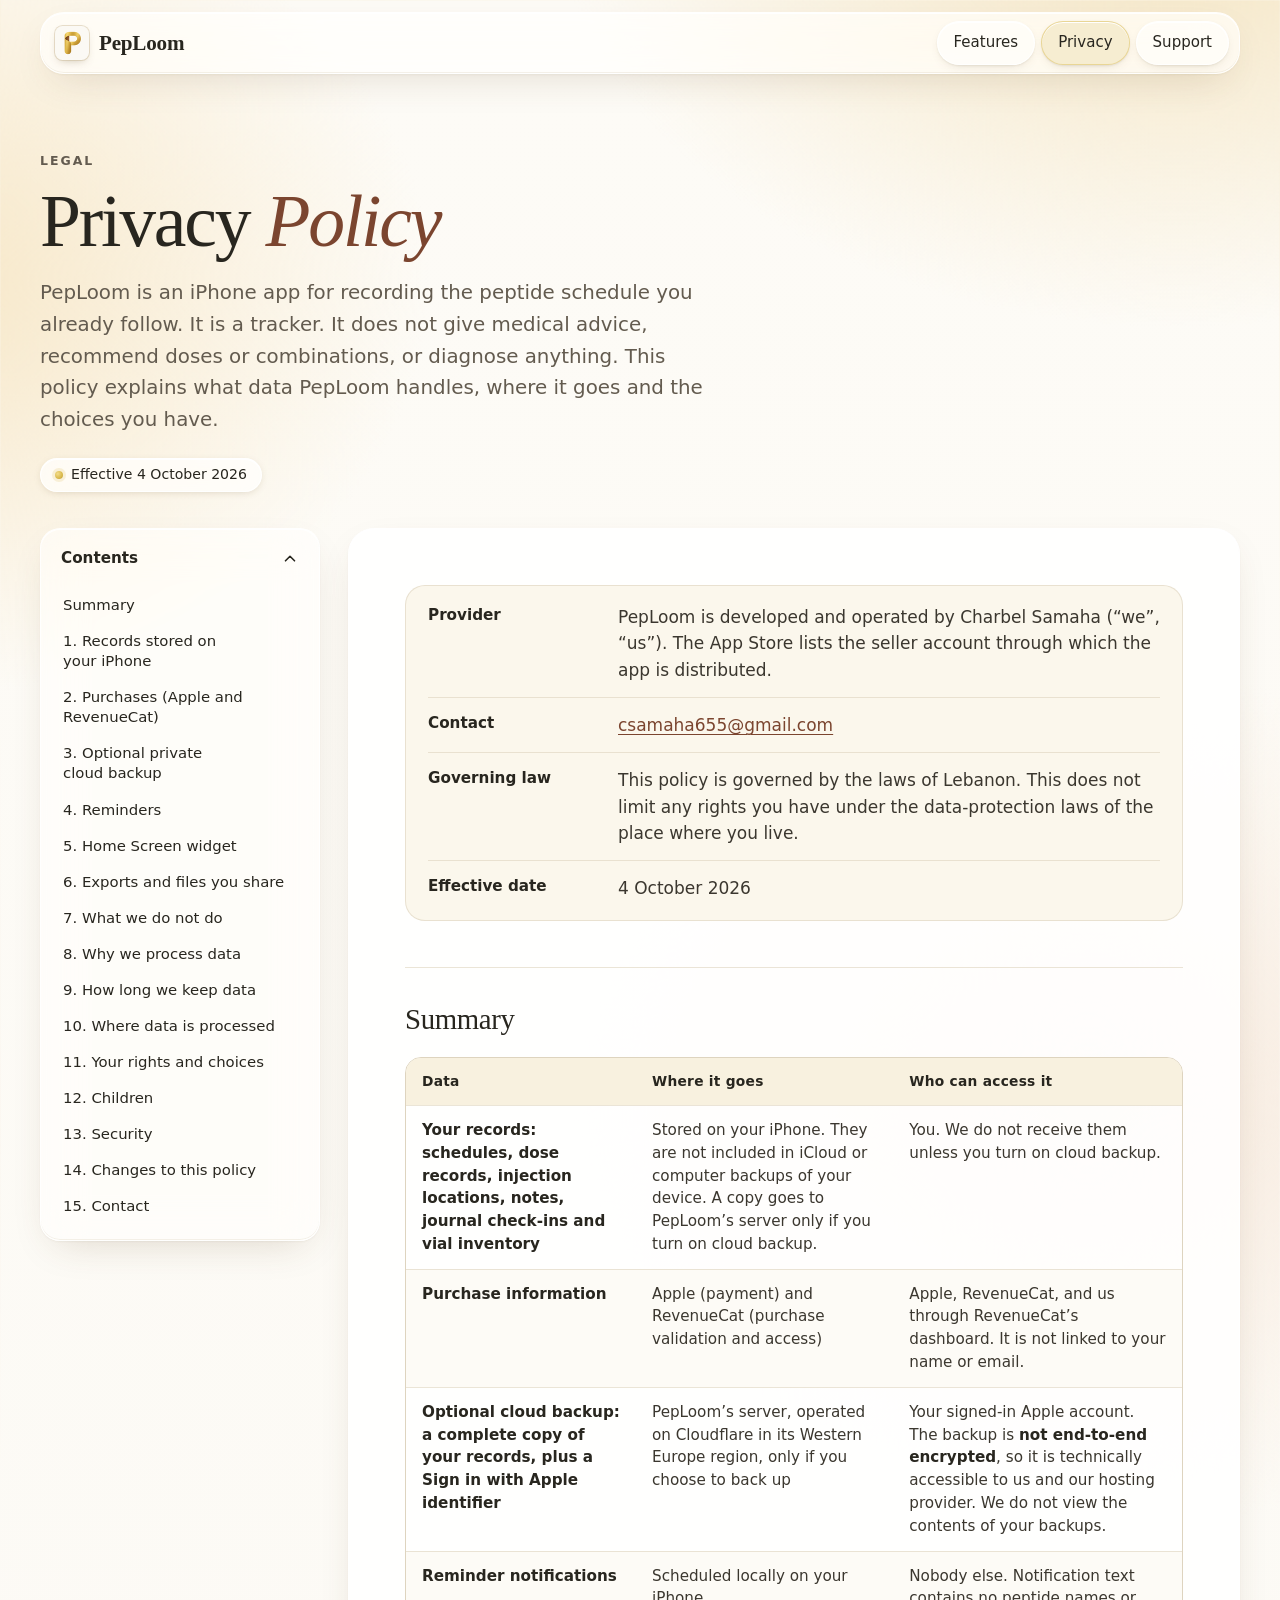
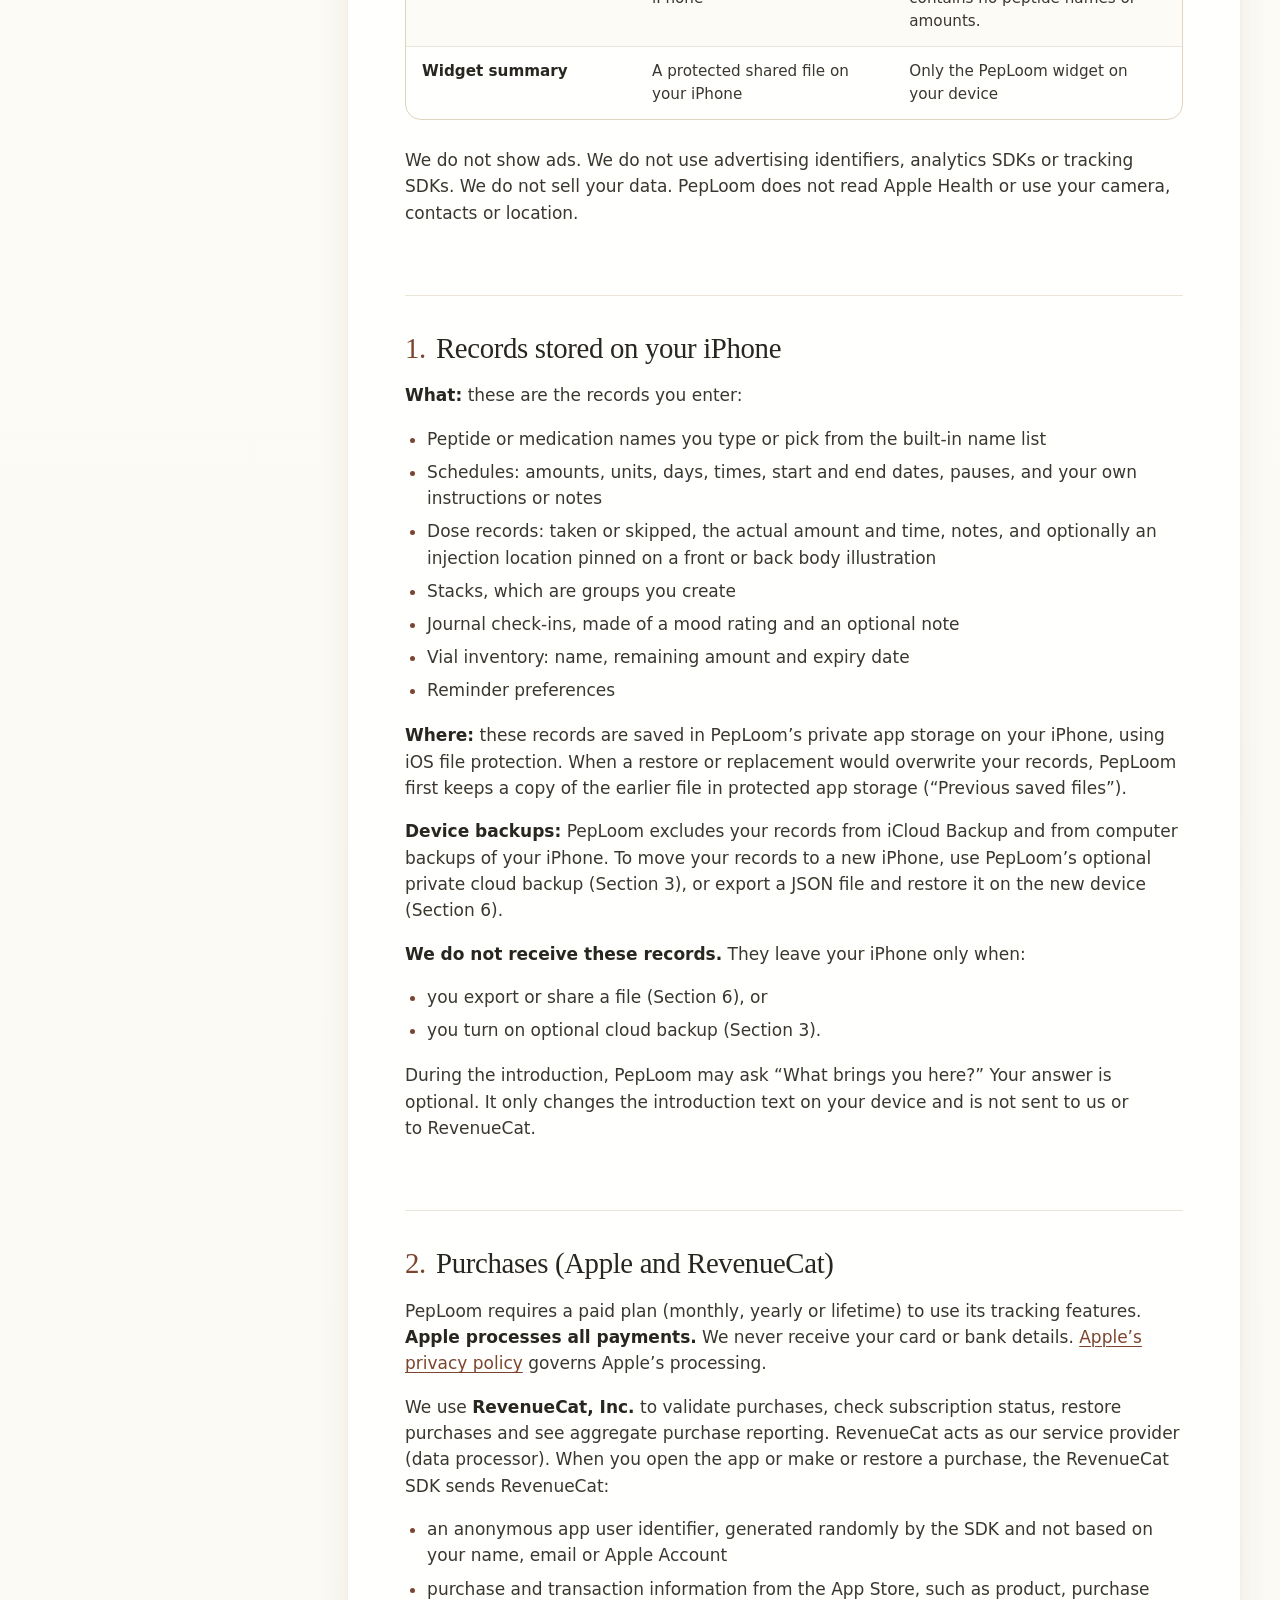
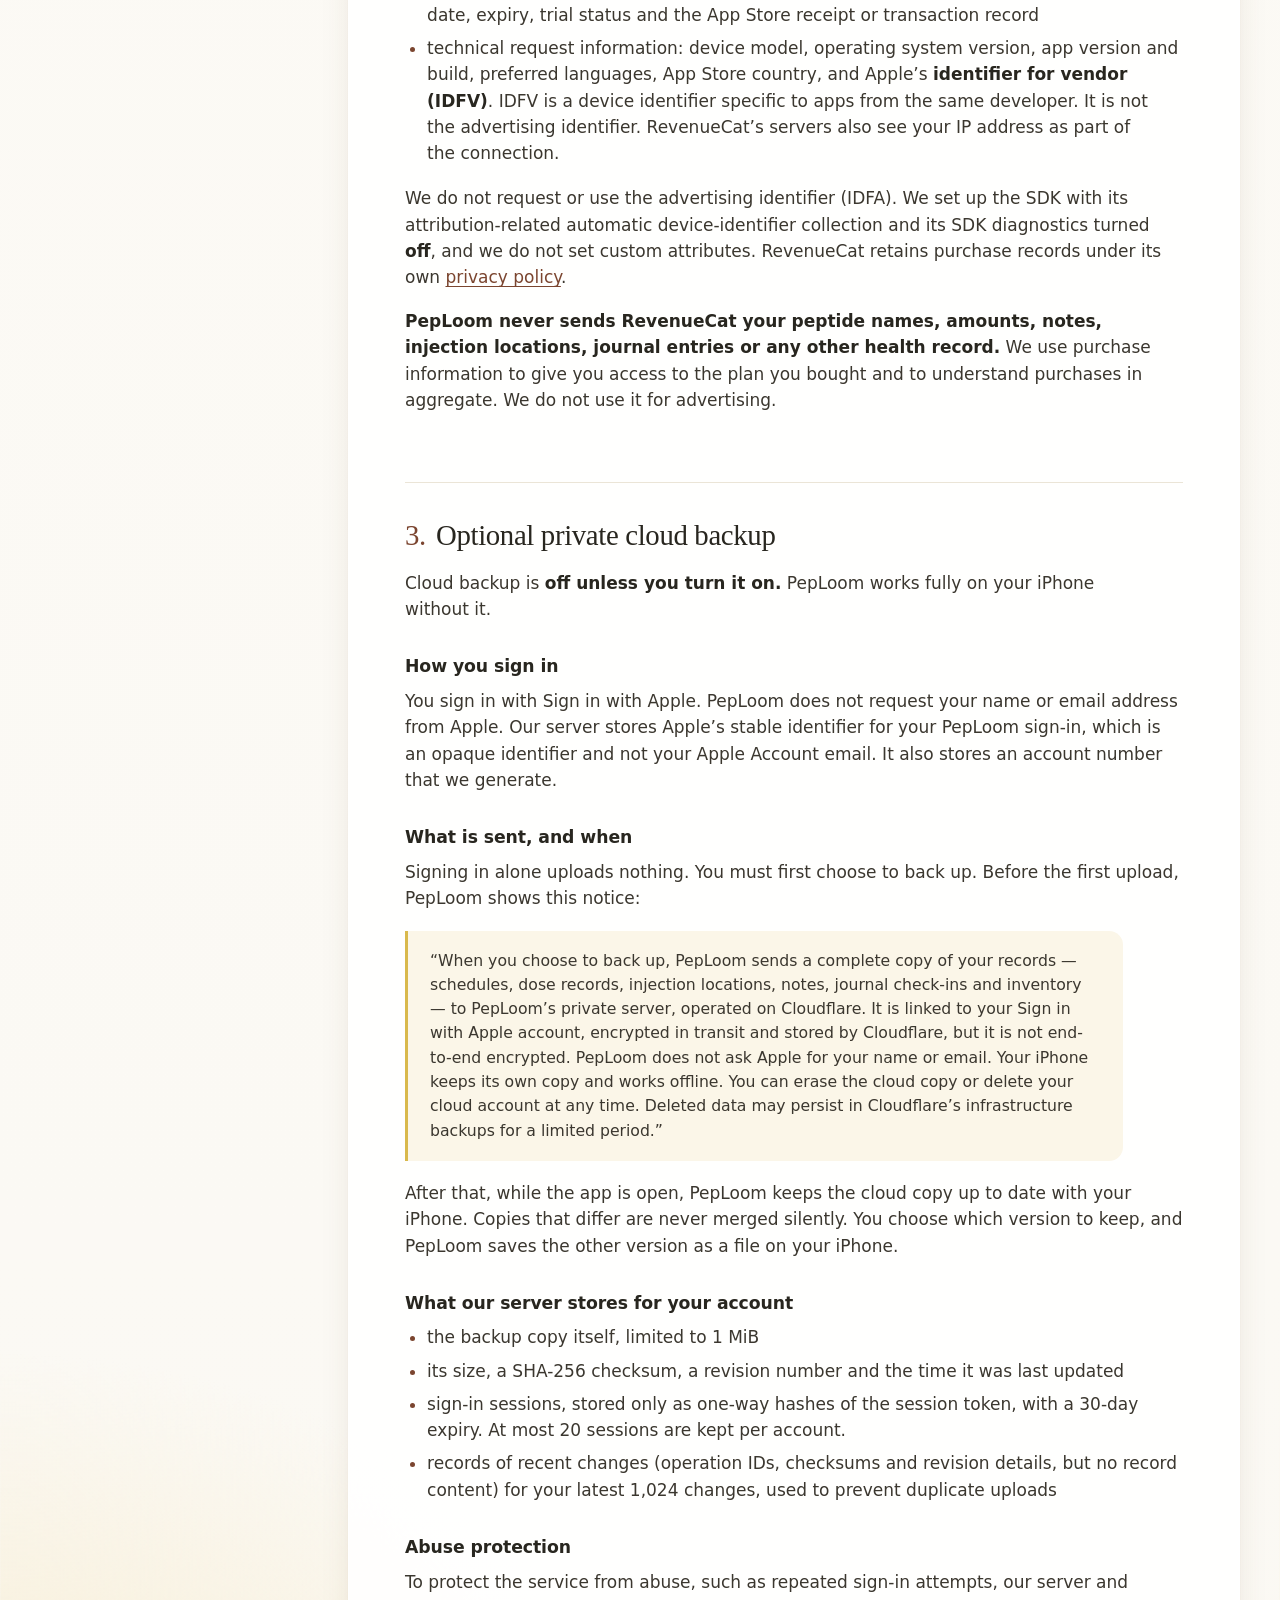
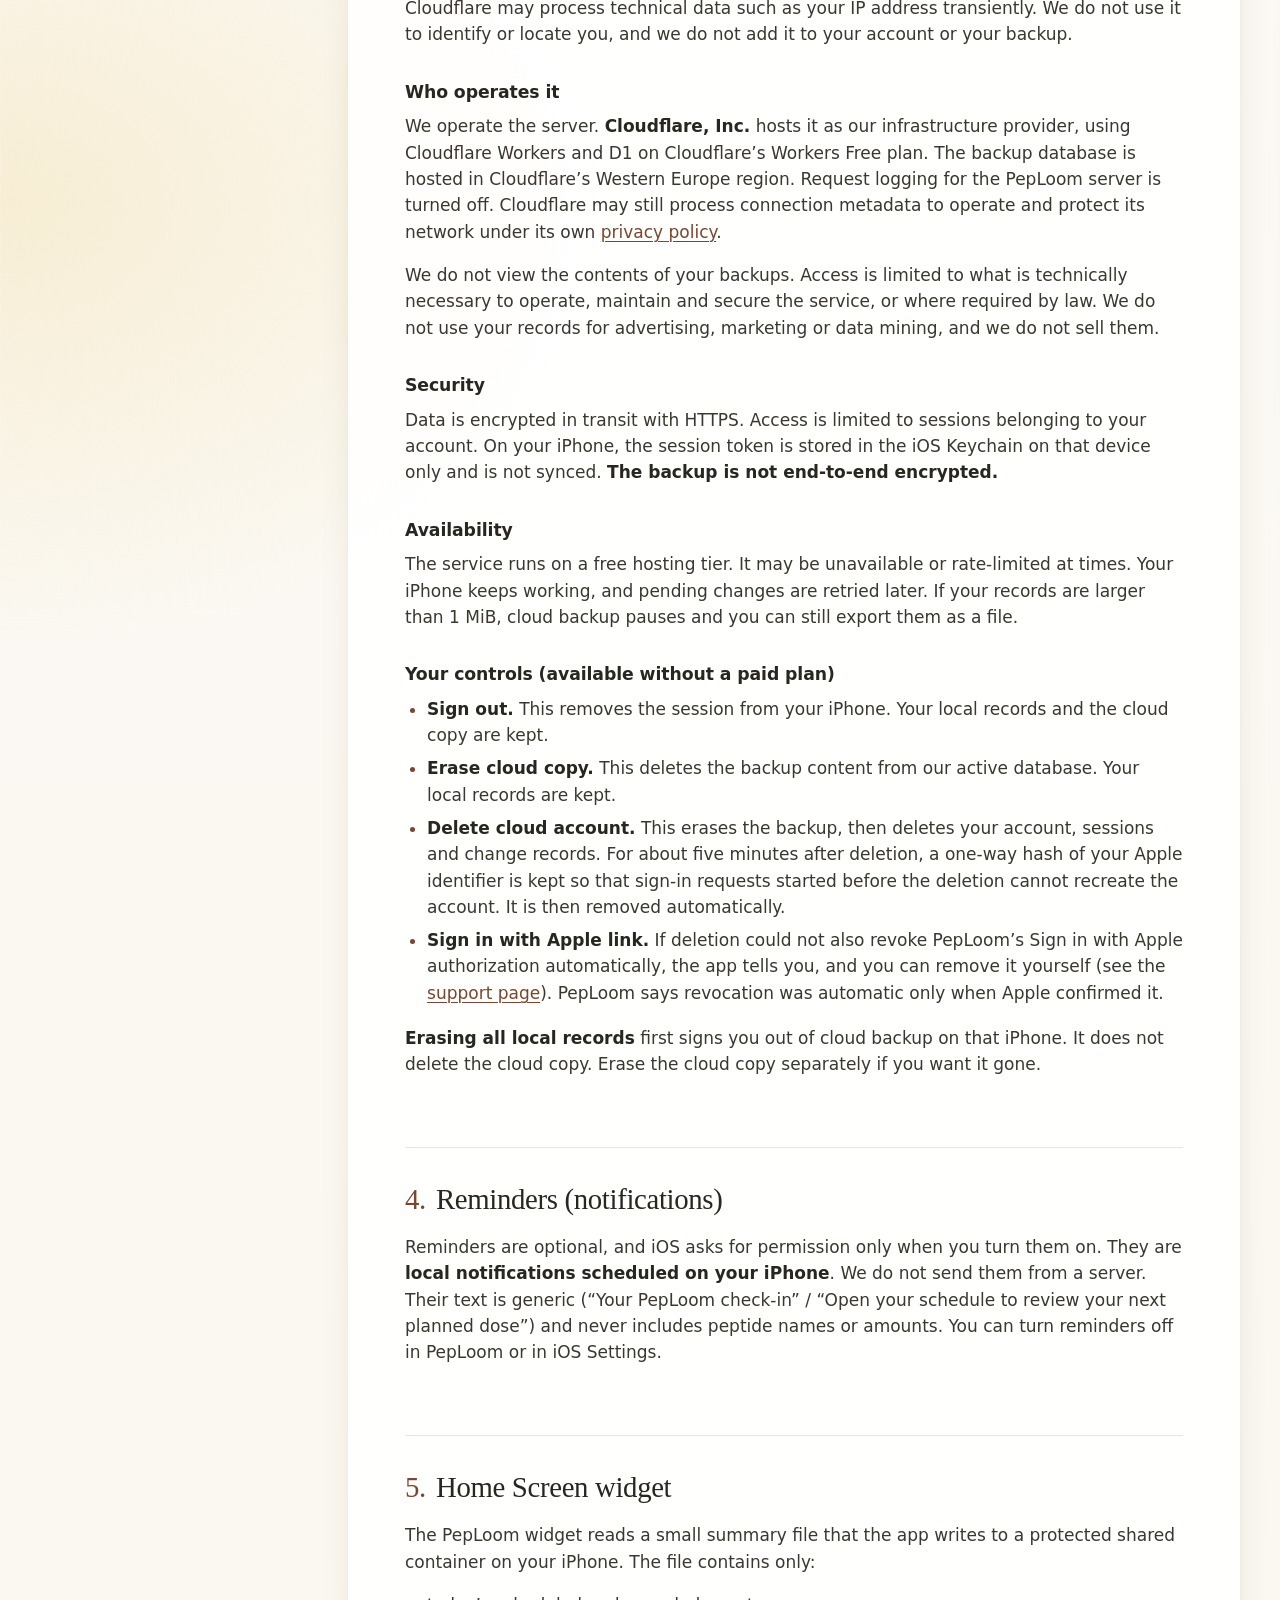
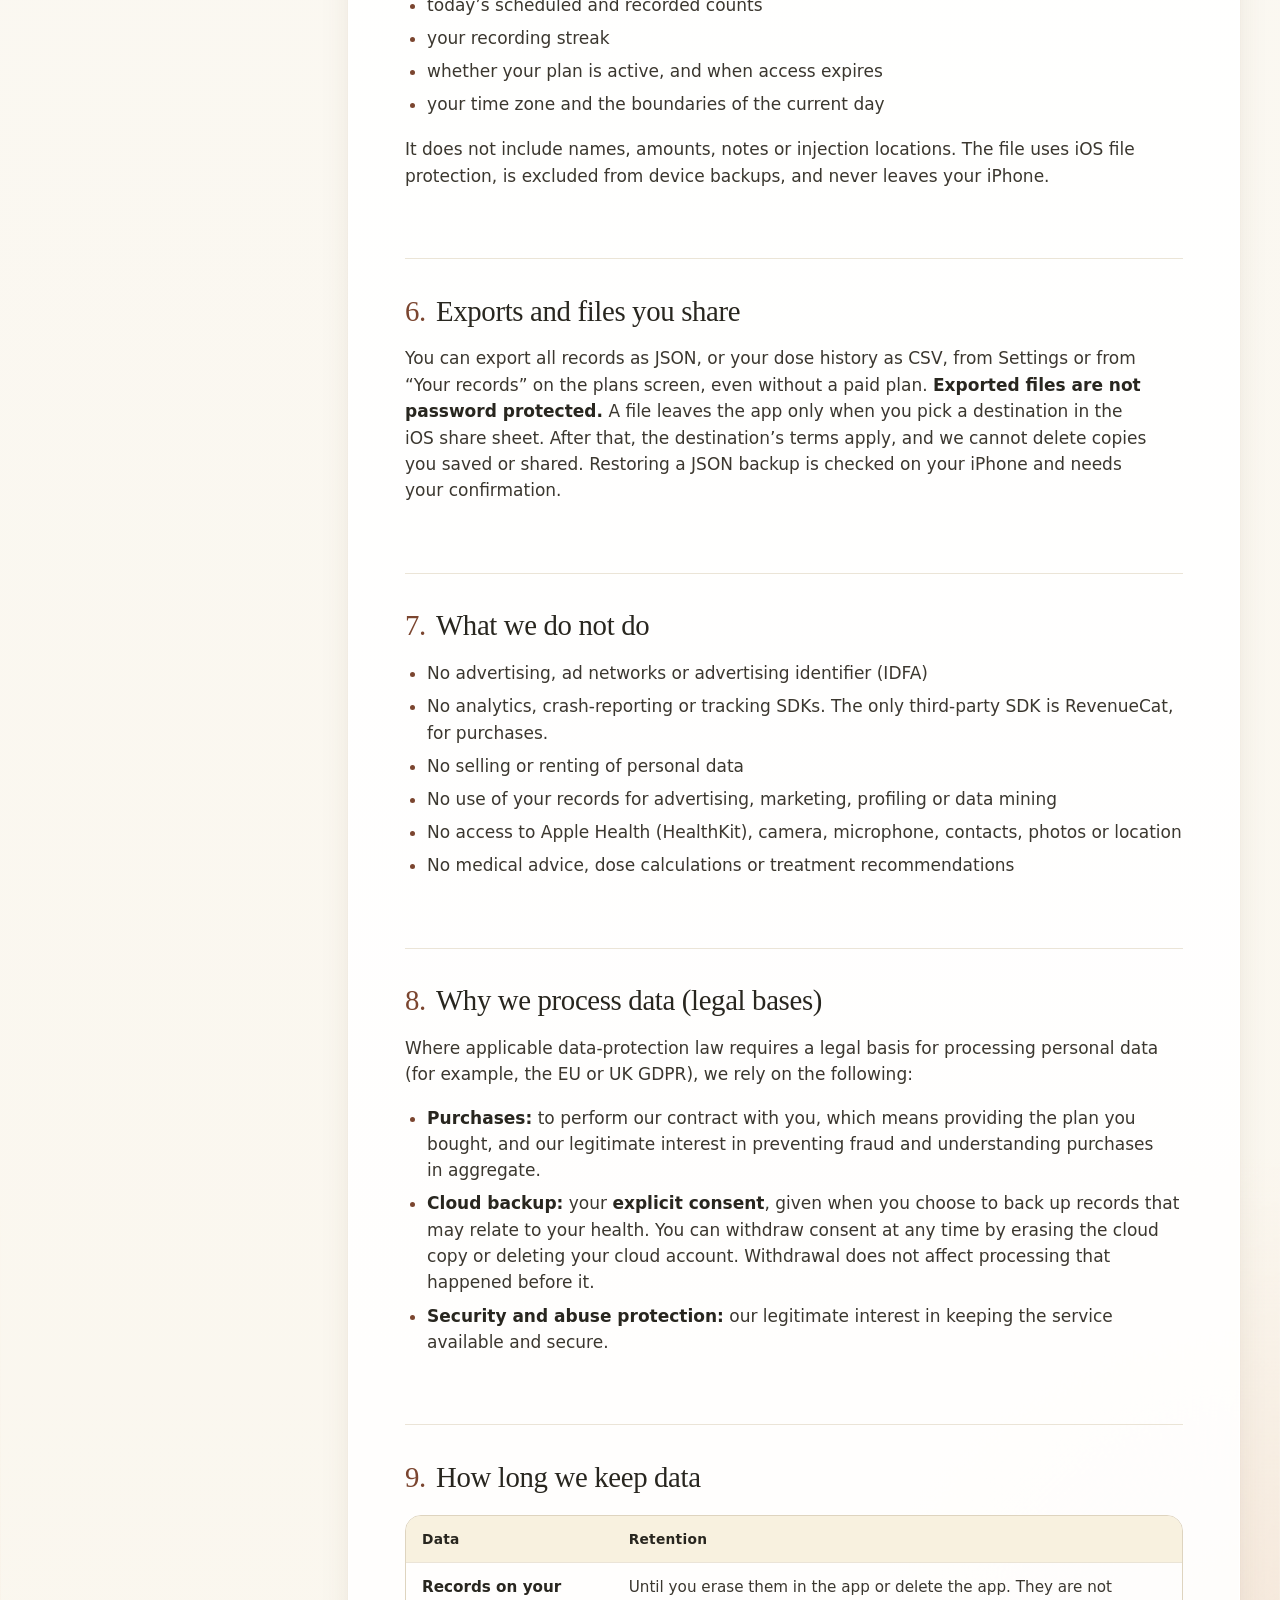
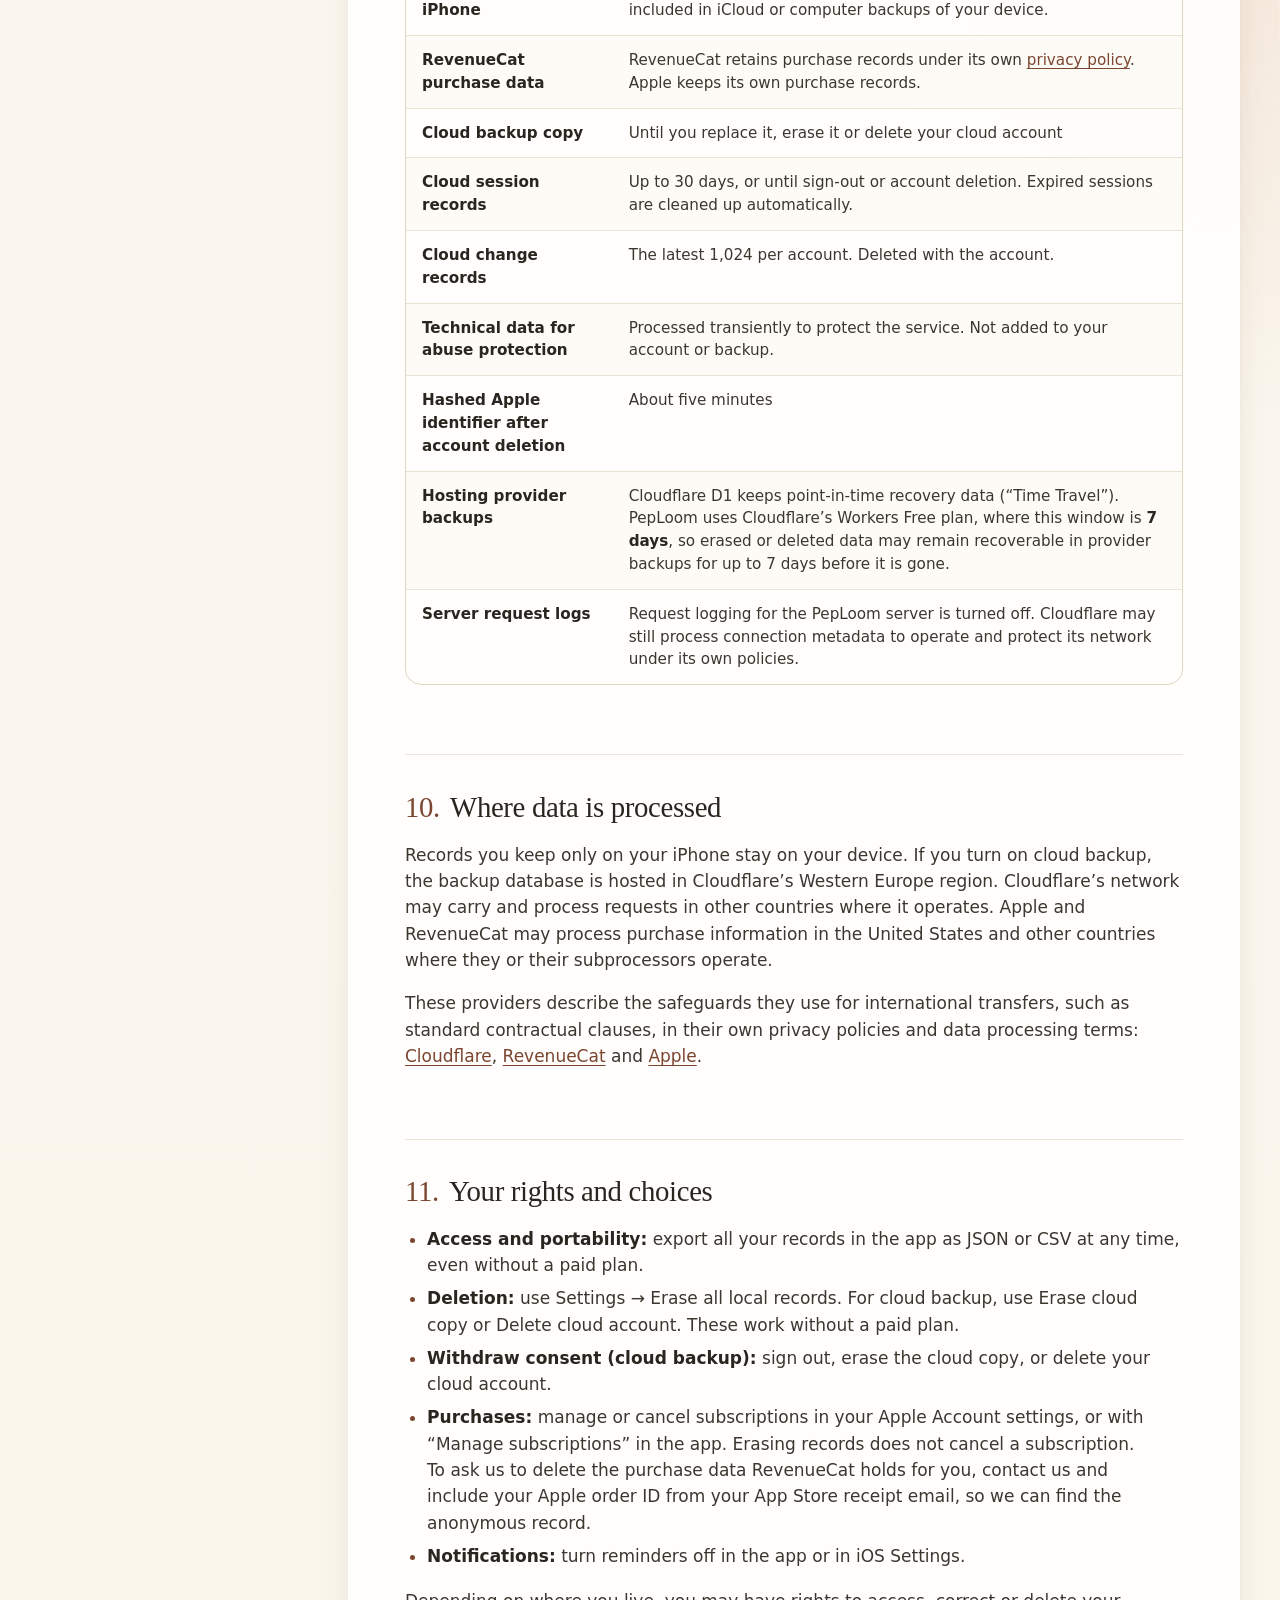
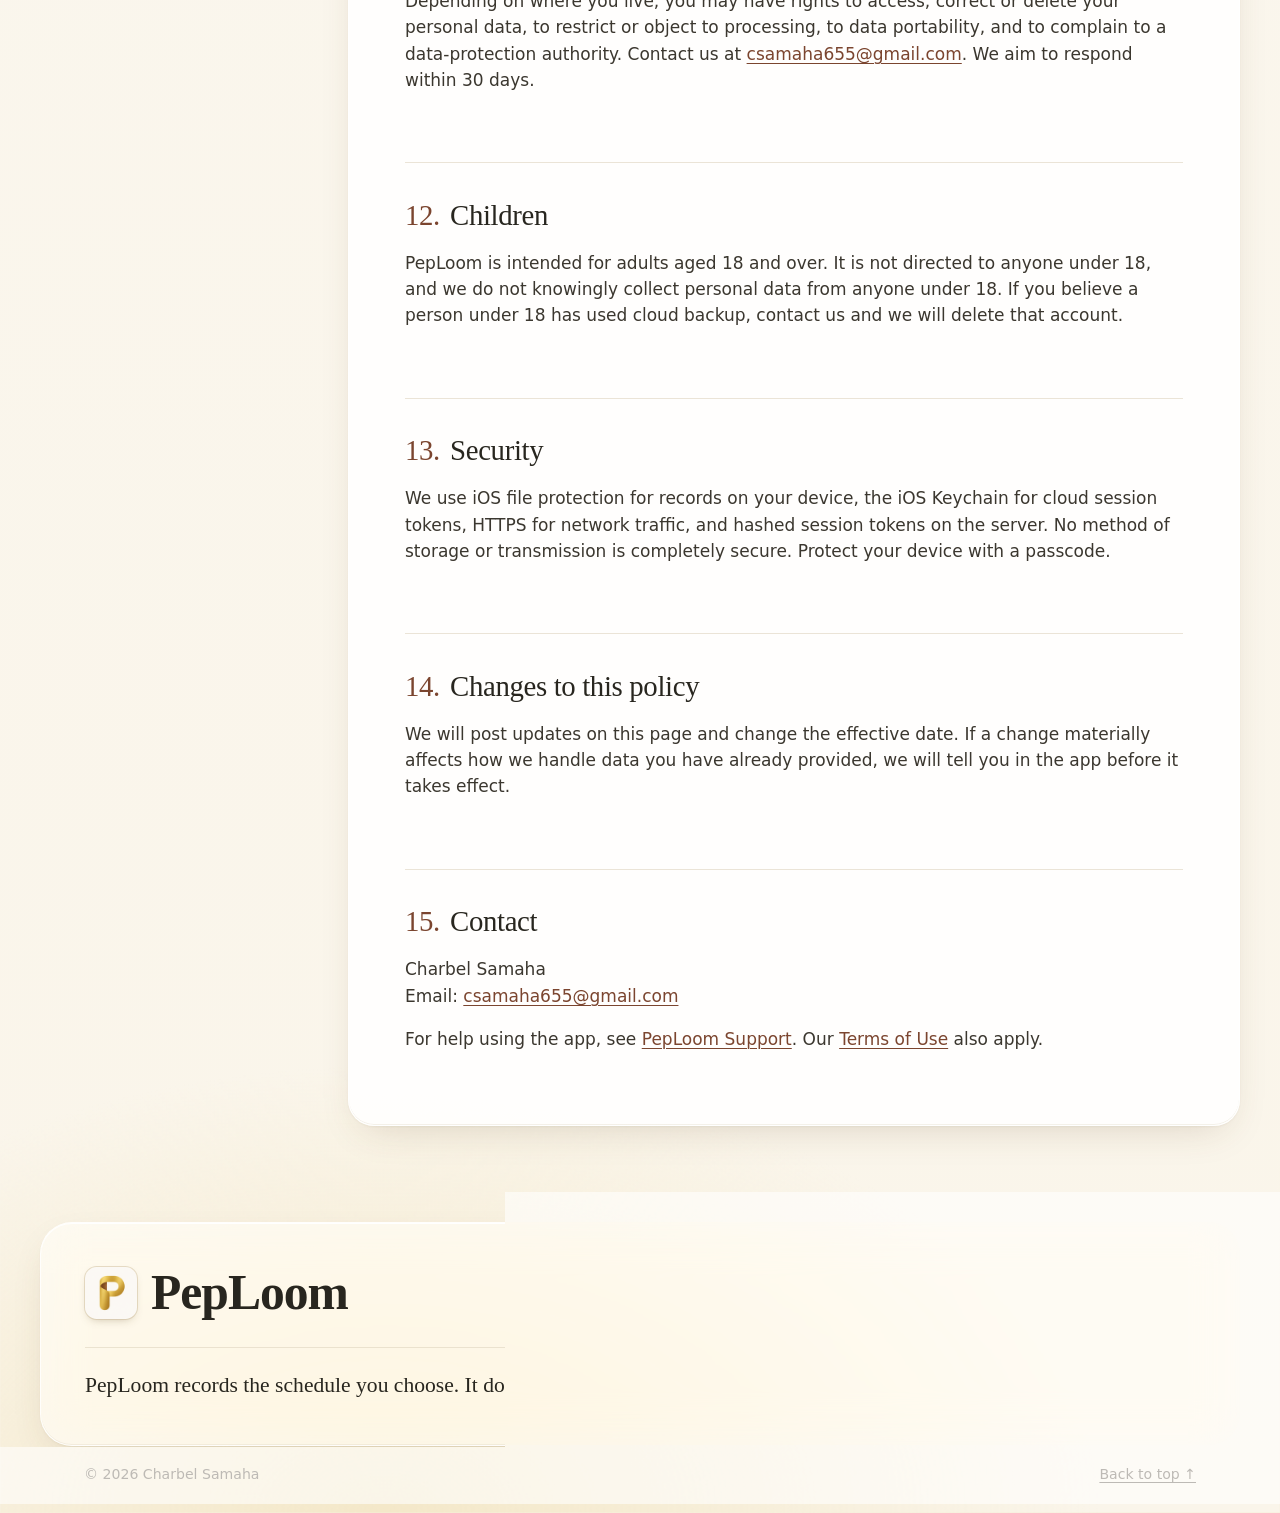
==== privacy/index.html @ fdadc1d0 "Publish PepLoom website: home, privacy policy, terms of use, support Co-Authored-By: Claude Opus 5.5" ====
<!doctype html>
<html lang="en">
<head>
  <meta charset="utf-8">
  <meta name="viewport" content="width=device-width, initial-scale=1, viewport-fit=cover">
  <title>Privacy Policy — PepLoom</title>
  <meta name="description" content="How the PepLoom iPhone app handles your data: records stored on your iPhone, purchases through Apple and RevenueCat, optional private cloud backup, reminders, widgets, exports and your choices.">
  <meta name="color-scheme" content="light">
  <meta name="theme-color" content="#fbf9f4">
  <meta name="format-detection" content="telephone=no">
  <link rel="canonical" href="https://csamaha655-eng.github.io/peploom/privacy/">
  <meta property="og:type" content="website">
  <meta property="og:site_name" content="PepLoom">
  <meta property="og:title" content="PepLoom Privacy Policy">
  <meta property="og:description" content="What data PepLoom handles, where it goes and the choices you have.">
  <meta property="og:url" content="https://csamaha655-eng.github.io/peploom/privacy/">
  <meta property="og:image" content="https://csamaha655-eng.github.io/peploom/assets/og-image.jpg">
  <meta property="og:image:width" content="1200">
  <meta property="og:image:height" content="630">
  <meta property="og:image:alt" content="The PepLoom app icon, a folded gold letter P, beside the words: PepLoom, your routine, a little clearer.">
  <meta name="twitter:card" content="summary_large_image">
  <link rel="icon" href="../assets/favicon-32.png" sizes="32x32" type="image/png">
  <link rel="icon" href="../assets/icon-192.png" sizes="192x192" type="image/png">
  <link rel="apple-touch-icon" href="../assets/apple-touch-icon.png">
  <link rel="stylesheet" href="../assets/site.css">
</head>
<body id="top">
  <div class="ambient" aria-hidden="true"></div>
  <a class="skip-link" href="#main">Skip to content</a>

  <header class="site-header">
    <nav class="nav glass" aria-label="Main">
      <a class="brand" href="../" aria-label="PepLoom home">
        <img class="app-icon" src="../assets/app-icon-64.png" srcset="../assets/app-icon-64.png 1x, ../assets/app-icon-128.png 2x" width="34" height="34" alt="">
        <span>PepLoom</span>
      </a>
      <ul class="nav-links">
        <li class="nav-optional"><a href="../#features">Features</a></li>
        <li><a href="./" aria-current="page">Privacy</a></li>
        <li><a href="../support/">Support</a></li>
      </ul>
    </nav>
  </header>

  <main id="main">
    <div class="wrap">
      <header class="page-hero">
        <p class="eyebrow">Legal</p>
        <h1 class="h1">Privacy <em>Policy</em></h1>
        <p class="lead">PepLoom is an iPhone app for recording the peptide schedule you already follow. It is a tracker. It does not give medical advice, recommend doses or combinations, or diagnose anything. This policy explains what data PepLoom handles, where it goes and the choices you have.</p>
        <div class="page-meta">
          <span class="chip"><span class="dot" aria-hidden="true"></span>Effective 4 October 2026</span>
        </div>
      </header>

      <div class="doc-layout">
        <nav class="toc glass" aria-label="Privacy Policy contents">
          <details open>
            <summary>Contents
              <svg viewBox="0 0 20 20" fill="none" stroke="currentColor" stroke-width="1.8" stroke-linecap="round" stroke-linejoin="round" aria-hidden="true"><path d="m5 8 5 5 5-5"/></svg>
            </summary>
            <ol>
              <li><a href="#summary">Summary</a></li>
              <li><a href="#on-device">1. Records stored on your iPhone</a></li>
              <li><a href="#purchases">2. Purchases (Apple and RevenueCat)</a></li>
              <li><a href="#cloud-backup">3. Optional private cloud backup</a></li>
              <li><a href="#reminders">4. Reminders</a></li>
              <li><a href="#widget">5. Home Screen widget</a></li>
              <li><a href="#exports">6. Exports and files you share</a></li>
              <li><a href="#we-do-not">7. What we do not do</a></li>
              <li><a href="#legal-bases">8. Why we process data</a></li>
              <li><a href="#retention">9. How long we keep data</a></li>
              <li><a href="#where">10. Where data is processed</a></li>
              <li><a href="#rights">11. Your rights and choices</a></li>
              <li><a href="#children">12. Children</a></li>
              <li><a href="#security">13. Security</a></li>
              <li><a href="#changes">14. Changes to this policy</a></li>
              <li><a href="#contact">15. Contact</a></li>
            </ol>
          </details>
        </nav>

        <article class="doc" aria-labelledby="summary">
          <dl class="facts">
            <div><dt>Provider</dt><dd>PepLoom is developed and operated by Charbel Samaha (“we”, “us”). The App Store lists the seller account through which the app is distributed.</dd></div>
            <div><dt>Contact</dt><dd><a href="mailto:csamaha655@gmail.com">csamaha655@gmail.com</a></dd></div>
            <div><dt>Governing law</dt><dd>This policy is governed by the laws of Lebanon. This does not limit any rights you have under the data-protection laws of the place where you live.</dd></div>
            <div><dt>Effective date</dt><dd>4 October 2026</dd></div>
          </dl>

          <h2 id="summary">Summary</h2>
          <div class="table-wrap">
            <table>
              <thead>
                <tr><th scope="col">Data</th><th scope="col">Where it goes</th><th scope="col">Who can access it</th></tr>
              </thead>
              <tbody>
                <tr>
                  <th scope="row">Your records: schedules, dose records, injection locations, notes, journal check-ins and vial inventory</th>
                  <td data-label="Where it goes">Stored on your iPhone. They are not included in iCloud or computer backups of your device. A copy goes to PepLoom’s server only if you turn on cloud backup.</td>
                  <td data-label="Who can access it">You. We do not receive them unless you turn on cloud backup.</td>
                </tr>
                <tr>
                  <th scope="row">Purchase information</th>
                  <td data-label="Where it goes">Apple (payment) and RevenueCat (purchase validation and access)</td>
                  <td data-label="Who can access it">Apple, RevenueCat, and us through RevenueCat’s dashboard. It is not linked to your name or email.</td>
                </tr>
                <tr>
                  <th scope="row">Optional cloud backup: a complete copy of your records, plus a Sign in with Apple identifier</th>
                  <td data-label="Where it goes">PepLoom’s server, operated on Cloudflare in its Western Europe region, only if you choose to back up</td>
                  <td data-label="Who can access it">Your signed-in Apple account. The backup is <strong>not end-to-end encrypted</strong>, so it is technically accessible to us and our hosting provider. We do not view the contents of your backups.</td>
                </tr>
                <tr>
                  <th scope="row">Reminder notifications</th>
                  <td data-label="Where it goes">Scheduled locally on your iPhone</td>
                  <td data-label="Who can access it">Nobody else. Notification text contains no peptide names or amounts.</td>
                </tr>
                <tr>
                  <th scope="row">Widget summary</th>
                  <td data-label="Where it goes">A protected shared file on your iPhone</td>
                  <td data-label="Who can access it">Only the PepLoom widget on your device</td>
                </tr>
              </tbody>
            </table>
          </div>
          <p>We do not show ads. We do not use advertising identifiers, analytics SDKs or tracking SDKs. We do not sell your data. PepLoom does not read Apple Health or use your camera, contacts or location.</p>

          <h2 id="on-device"><span class="num">1.</span>Records stored on your iPhone</h2>
          <p><strong>What:</strong> these are the records you enter:</p>
          <ul>
            <li>Peptide or medication names you type or pick from the built-in name list</li>
            <li>Schedules: amounts, units, days, times, start and end dates, pauses, and your own instructions or notes</li>
            <li>Dose records: taken or skipped, the actual amount and time, notes, and optionally an injection location pinned on a front or back body illustration</li>
            <li>Stacks, which are groups you create</li>
            <li>Journal check-ins, made of a mood rating and an optional note</li>
            <li>Vial inventory: name, remaining amount and expiry date</li>
            <li>Reminder preferences</li>
          </ul>
          <p><strong>Where:</strong> these records are saved in PepLoom’s private app storage on your iPhone, using iOS file protection. When a restore or replacement would overwrite your records, PepLoom first keeps a copy of the earlier file in protected app storage (“Previous saved files”).</p>
          <p><strong>Device backups:</strong> PepLoom excludes your records from iCloud Backup and from computer backups of your iPhone. To move your records to a new iPhone, use PepLoom’s optional private cloud backup (Section 3), or export a JSON file and restore it on the new device (Section 6).</p>
          <p><strong>We do not receive these records.</strong> They leave your iPhone only when:</p>
          <ul>
            <li>you export or share a file (Section 6), or</li>
            <li>you turn on optional cloud backup (Section 3).</li>
          </ul>
          <p>During the introduction, PepLoom may ask “What brings you here?” Your answer is optional. It only changes the introduction text on your device and is not sent to us or to RevenueCat.</p>

          <h2 id="purchases"><span class="num">2.</span>Purchases (Apple and RevenueCat)</h2>
          <p>PepLoom requires a paid plan (monthly, yearly or lifetime) to use its tracking features. <strong>Apple processes all payments.</strong> We never receive your card or bank details. <a href="https://www.apple.com/legal/privacy/">Apple’s privacy policy</a> governs Apple’s processing.</p>
          <p>We use <strong>RevenueCat, Inc.</strong> to validate purchases, check subscription status, restore purchases and see aggregate purchase reporting. RevenueCat acts as our service provider (data processor). When you open the app or make or restore a purchase, the RevenueCat SDK sends RevenueCat:</p>
          <ul>
            <li>an anonymous app user identifier, generated randomly by the SDK and not based on your name, email or Apple Account</li>
            <li>purchase and transaction information from the App Store, such as product, purchase date, expiry, trial status and the App Store receipt or transaction record</li>
            <li>technical request information: device model, operating system version, app version and build, preferred languages, App Store country, and Apple’s <strong>identifier for vendor (IDFV)</strong>. IDFV is a device identifier specific to apps from the same developer. It is not the advertising identifier. RevenueCat’s servers also see your IP address as part of the connection.</li>
          </ul>
          <p>We do not request or use the advertising identifier (IDFA). We set up the SDK with its attribution-related automatic device-identifier collection and its SDK diagnostics turned <strong>off</strong>, and we do not set custom attributes. RevenueCat retains purchase records under its own <a href="https://www.revenuecat.com/privacy">privacy policy</a>.</p>
          <p><strong>PepLoom never sends RevenueCat your peptide names, amounts, notes, injection locations, journal entries or any other health record.</strong> We use purchase information to give you access to the plan you bought and to understand purchases in aggregate. We do not use it for advertising.</p>

          <h2 id="cloud-backup"><span class="num">3.</span>Optional private cloud backup</h2>
          <p>Cloud backup is <strong>off unless you turn it on.</strong> PepLoom works fully on your iPhone without it.</p>
          <h3>How you sign in</h3>
          <p>You sign in with Sign in with Apple. PepLoom does not request your name or email address from Apple. Our server stores Apple’s stable identifier for your PepLoom sign-in, which is an opaque identifier and not your Apple Account email. It also stores an account number that we generate.</p>
          <h3>What is sent, and when</h3>
          <p>Signing in alone uploads nothing. You must first choose to back up. Before the first upload, PepLoom shows this notice:</p>
          <blockquote><p>“When you choose to back up, PepLoom sends a complete copy of your records — schedules, dose records, injection locations, notes, journal check-ins and inventory — to PepLoom’s private server, operated on Cloudflare. It is linked to your Sign in with Apple account, encrypted in transit and stored by Cloudflare, but it is not end-to-end encrypted. PepLoom does not ask Apple for your name or email. Your iPhone keeps its own copy and works offline. You can erase the cloud copy or delete your cloud account at any time. Deleted data may persist in Cloudflare’s infrastructure backups for a limited period.”</p></blockquote>
          <p>After that, while the app is open, PepLoom keeps the cloud copy up to date with your iPhone. Copies that differ are never merged silently. You choose which version to keep, and PepLoom saves the other version as a file on your iPhone.</p>
          <h3>What our server stores for your account</h3>
          <ul>
            <li>the backup copy itself, limited to 1 MiB</li>
            <li>its size, a SHA-256 checksum, a revision number and the time it was last updated</li>
            <li>sign-in sessions, stored only as one-way hashes of the session token, with a 30-day expiry. At most 20 sessions are kept per account.</li>
            <li>records of recent changes (operation IDs, checksums and revision details, but no record content) for your latest 1,024 changes, used to prevent duplicate uploads</li>
          </ul>
          <h3>Abuse protection</h3>
          <p>To protect the service from abuse, such as repeated sign-in attempts, our server and Cloudflare may process technical data such as your IP address transiently. We do not use it to identify or locate you, and we do not add it to your account or your backup.</p>
          <h3>Who operates it</h3>
          <p>We operate the server. <strong>Cloudflare, Inc.</strong> hosts it as our infrastructure provider, using Cloudflare Workers and D1 on Cloudflare’s Workers Free plan. The backup database is hosted in Cloudflare’s Western Europe region. Request logging for the PepLoom server is turned off. Cloudflare may still process connection metadata to operate and protect its network under its own <a href="https://www.cloudflare.com/privacypolicy/">privacy policy</a>.</p>
          <p>We do not view the contents of your backups. Access is limited to what is technically necessary to operate, maintain and secure the service, or where required by law. We do not use your records for advertising, marketing or data mining, and we do not sell them.</p>
          <h3>Security</h3>
          <p>Data is encrypted in transit with HTTPS. Access is limited to sessions belonging to your account. On your iPhone, the session token is stored in the iOS Keychain on that device only and is not synced. <strong>The backup is not end-to-end encrypted.</strong></p>
          <h3>Availability</h3>
          <p>The service runs on a free hosting tier. It may be unavailable or rate-limited at times. Your iPhone keeps working, and pending changes are retried later. If your records are larger than 1 MiB, cloud backup pauses and you can still export them as a file.</p>
          <h3>Your controls (available without a paid plan)</h3>
          <ul>
            <li><strong>Sign out.</strong> This removes the session from your iPhone. Your local records and the cloud copy are kept.</li>
            <li><strong>Erase cloud copy.</strong> This deletes the backup content from our active database. Your local records are kept.</li>
            <li><strong>Delete cloud account.</strong> This erases the backup, then deletes your account, sessions and change records. For about five minutes after deletion, a one-way hash of your Apple identifier is kept so that sign-in requests started before the deletion cannot recreate the account. It is then removed automatically.</li>
            <li><strong>Sign in with Apple link.</strong> If deletion could not also revoke PepLoom’s Sign in with Apple authorization automatically, the app tells you, and you can remove it yourself (see the <a href="../support/#sign-in-with-apple">support page</a>). PepLoom says revocation was automatic only when Apple confirmed it.</li>
          </ul>
          <p><strong>Erasing all local records</strong> first signs you out of cloud backup on that iPhone. It does not delete the cloud copy. Erase the cloud copy separately if you want it gone.</p>

          <h2 id="reminders"><span class="num">4.</span>Reminders (notifications)</h2>
          <p>Reminders are optional, and iOS asks for permission only when you turn them on. They are <strong>local notifications scheduled on your iPhone</strong>. We do not send them from a server. Their text is generic (“Your PepLoom check-in” / “Open your schedule to review your next planned dose”) and never includes peptide names or amounts. You can turn reminders off in PepLoom or in iOS Settings.</p>

          <h2 id="widget"><span class="num">5.</span>Home Screen widget</h2>
          <p>The PepLoom widget reads a small summary file that the app writes to a protected shared container on your iPhone. The file contains only:</p>
          <ul>
            <li>today’s scheduled and recorded counts</li>
            <li>your recording streak</li>
            <li>whether your plan is active, and when access expires</li>
            <li>your time zone and the boundaries of the current day</li>
          </ul>
          <p>It does not include names, amounts, notes or injection locations. The file uses iOS file protection, is excluded from device backups, and never leaves your iPhone.</p>

          <h2 id="exports"><span class="num">6.</span>Exports and files you share</h2>
          <p>You can export all records as JSON, or your dose history as CSV, from Settings or from “Your records” on the plans screen, even without a paid plan. <strong>Exported files are not password protected.</strong> A file leaves the app only when you pick a destination in the iOS share sheet. After that, the destination’s terms apply, and we cannot delete copies you saved or shared. Restoring a JSON backup is checked on your iPhone and needs your confirmation.</p>

          <h2 id="we-do-not"><span class="num">7.</span>What we do not do</h2>
          <ul>
            <li>No advertising, ad networks or advertising identifier (IDFA)</li>
            <li>No analytics, crash-reporting or tracking SDKs. The only third-party SDK is RevenueCat, for purchases.</li>
            <li>No selling or renting of personal data</li>
            <li>No use of your records for advertising, marketing, profiling or data mining</li>
            <li>No access to Apple Health (HealthKit), camera, microphone, contacts, photos or location</li>
            <li>No medical advice, dose calculations or treatment recommendations</li>
          </ul>

          <h2 id="legal-bases"><span class="num">8.</span>Why we process data (legal bases)</h2>
          <p>Where applicable data-protection law requires a legal basis for processing personal data (for example, the EU or UK GDPR), we rely on the following:</p>
          <ul>
            <li><strong>Purchases:</strong> to perform our contract with you, which means providing the plan you bought, and our legitimate interest in preventing fraud and understanding purchases in aggregate.</li>
            <li><strong>Cloud backup:</strong> your <strong>explicit consent</strong>, given when you choose to back up records that may relate to your health. You can withdraw consent at any time by erasing the cloud copy or deleting your cloud account. Withdrawal does not affect processing that happened before it.</li>
            <li><strong>Security and abuse protection:</strong> our legitimate interest in keeping the service available and secure.</li>
          </ul>

          <h2 id="retention"><span class="num">9.</span>How long we keep data</h2>
          <div class="table-wrap">
            <table>
              <thead>
                <tr><th scope="col">Data</th><th scope="col">Retention</th></tr>
              </thead>
              <tbody>
                <tr><th scope="row">Records on your iPhone</th><td data-label="Retention">Until you erase them in the app or delete the app. They are not included in iCloud or computer backups of your device.</td></tr>
                <tr><th scope="row">RevenueCat purchase data</th><td data-label="Retention">RevenueCat retains purchase records under its own <a href="https://www.revenuecat.com/privacy">privacy policy</a>. Apple keeps its own purchase records.</td></tr>
                <tr><th scope="row">Cloud backup copy</th><td data-label="Retention">Until you replace it, erase it or delete your cloud account</td></tr>
                <tr><th scope="row">Cloud session records</th><td data-label="Retention">Up to 30 days, or until sign-out or account deletion. Expired sessions are cleaned up automatically.</td></tr>
                <tr><th scope="row">Cloud change records</th><td data-label="Retention">The latest 1,024 per account. Deleted with the account.</td></tr>
                <tr><th scope="row">Technical data for abuse protection</th><td data-label="Retention">Processed transiently to protect the service. Not added to your account or backup.</td></tr>
                <tr><th scope="row">Hashed Apple identifier after account deletion</th><td data-label="Retention">About five minutes</td></tr>
                <tr><th scope="row">Hosting provider backups</th><td data-label="Retention">Cloudflare D1 keeps point-in-time recovery data (“Time Travel”). PepLoom uses Cloudflare’s Workers Free plan, where this window is <strong>7 days</strong>, so erased or deleted data may remain recoverable in provider backups for up to 7 days before it is gone.</td></tr>
                <tr><th scope="row">Server request logs</th><td data-label="Retention">Request logging for the PepLoom server is turned off. Cloudflare may still process connection metadata to operate and protect its network under its own policies.</td></tr>
              </tbody>
            </table>
          </div>

          <h2 id="where"><span class="num">10.</span>Where data is processed</h2>
          <p>Records you keep only on your iPhone stay on your device. If you turn on cloud backup, the backup database is hosted in Cloudflare’s Western Europe region. Cloudflare’s network may carry and process requests in other countries where it operates. Apple and RevenueCat may process purchase information in the United States and other countries where they or their subprocessors operate.</p>
          <p>These providers describe the safeguards they use for international transfers, such as standard contractual clauses, in their own privacy policies and data processing terms: <a href="https://www.cloudflare.com/privacypolicy/">Cloudflare</a>, <a href="https://www.revenuecat.com/privacy">RevenueCat</a> and <a href="https://www.apple.com/legal/privacy/">Apple</a>.</p>

          <h2 id="rights"><span class="num">11.</span>Your rights and choices</h2>
          <ul>
            <li><strong>Access and portability:</strong> export all your records in the app as JSON or CSV at any time, even without a paid plan.</li>
            <li><strong>Deletion:</strong> use Settings → Erase all local records. For cloud backup, use Erase cloud copy or Delete cloud account. These work without a paid plan.</li>
            <li><strong>Withdraw consent (cloud backup):</strong> sign out, erase the cloud copy, or delete your cloud account.</li>
            <li><strong>Purchases:</strong> manage or cancel subscriptions in your Apple Account settings, or with “Manage subscriptions” in the app. Erasing records does not cancel a subscription. To ask us to delete the purchase data RevenueCat holds for you, contact us and include your Apple order ID from your App Store receipt email, so we can find the anonymous record.</li>
            <li><strong>Notifications:</strong> turn reminders off in the app or in iOS Settings.</li>
          </ul>
          <p>Depending on where you live, you may have rights to access, correct or delete your personal data, to restrict or object to processing, to data portability, and to complain to a data-protection authority. Contact us at <a href="mailto:csamaha655@gmail.com">csamaha655@gmail.com</a>. We aim to respond within 30 days.</p>

          <h2 id="children"><span class="num">12.</span>Children</h2>
          <p>PepLoom is intended for adults aged 18 and over. It is not directed to anyone under 18, and we do not knowingly collect personal data from anyone under 18. If you believe a person under 18 has used cloud backup, contact us and we will delete that account.</p>

          <h2 id="security"><span class="num">13.</span>Security</h2>
          <p>We use iOS file protection for records on your device, the iOS Keychain for cloud session tokens, HTTPS for network traffic, and hashed session tokens on the server. No method of storage or transmission is completely secure. Protect your device with a passcode.</p>

          <h2 id="changes"><span class="num">14.</span>Changes to this policy</h2>
          <p>We will post updates on this page and change the effective date. If a change materially affects how we handle data you have already provided, we will tell you in the app before it takes effect.</p>

          <h2 id="contact"><span class="num">15.</span>Contact</h2>
          <p>Charbel Samaha<br>Email: <a href="mailto:csamaha655@gmail.com">csamaha655@gmail.com</a></p>
          <p>For help using the app, see <a href="../support/">PepLoom Support</a>. Our <a href="../terms/">Terms of Use</a> also apply.</p>
        </article>
      </div>
    </div>
  </main>

  <footer class="site-footer">
    <div class="wrap">
      <div class="footer-card glass">
        <div class="footer-top">
          <a class="footer-brand" href="../" aria-label="PepLoom home">
            <img class="app-icon" src="../assets/app-icon-128.png" srcset="../assets/app-icon-128.png 1x, ../assets/app-icon-256.png 2x" width="52" height="52" alt="">
            <span>PepLoom</span>
          </a>
          <nav aria-label="Footer">
            <ul class="footer-links">
              <li><a href="./" aria-current="page">Privacy</a></li>
              <li><a href="../terms/">Terms</a></li>
              <li><a href="../support/">Support</a></li>
            </ul>
          </nav>
        </div>
        <p class="footer-note">PepLoom records the schedule you choose. It does not provide medical advice.</p>
      </div>
      <div class="footer-meta">
        <span>© 2026 Charbel Samaha</span>
        <span><a href="#top">Back to top ↑</a></span>
      </div>
    </div>
  </footer>
</body>
</html>
---- assets/site.css ----
/* PepLoom website — light ivory/gold theme with a web "Liquid Glass" treatment.
   Palette mirrors App/Theme.swift. No external fonts, trackers or CDNs. */

:root {
  color-scheme: light;
  --ivory: #fbf9f4;
  --paper: #ffffff;
  --ink: #28261f;
  /* App secondary is #6e6659; the web uses a slightly deeper tone so text
     keeps WCAG AA contrast over the warm gradients and gold bands. */
  --secondary: #635b4f;
  --bronze: #7b452f;
  --bronze-deep: #5e3322;
  --gold: #d9b94c;
  --gold-soft: #e9d590;
  --pale-gold: #f6edd1;
  --champagne: #f2e6cb;
  --line: #ded4bf;
  --line-soft: rgba(222, 212, 191, 0.6);
  --green: #4a6652;

  --font-sans: -apple-system, BlinkMacSystemFont, "SF Pro Text", "Segoe UI", system-ui, Roboto, "Helvetica Neue", Arial, sans-serif;
  --font-serif: ui-serif, "New York", "Iowan Old Style", "Palatino Linotype", Palatino, Georgia, "Times New Roman", serif;

  --radius-xl: 32px;
  --radius-lg: 26px;
  --radius-md: 20px;
  --radius-sm: 14px;
  --gutter: clamp(16px, 4vw, 40px);
  --max: 1200px;

  --glass-fill: rgba(255, 255, 255, 0.58);
  --glass-fill-strong: rgba(255, 255, 255, 0.74);
  --glass-border: rgba(255, 255, 255, 0.78);
  --glass-edge: rgba(201, 184, 148, 0.34);
  --glass-blur: blur(22px) saturate(170%);
  --glass-shadow:
    inset 0 1px 0 rgba(255, 255, 255, 0.95),
    inset 0 -1px 0 rgba(222, 212, 191, 0.32),
    0 1px 2px rgba(70, 50, 22, 0.05),
    0 14px 40px -16px rgba(96, 70, 30, 0.22);
  --solid-fill: #fffdf8;
}

*,
*::before,
*::after { box-sizing: border-box; }

html {
  -webkit-text-size-adjust: 100%;
  text-size-adjust: 100%;
  scroll-behavior: smooth;
  scroll-padding-top: 96px;
}

body {
  margin: 0;
  min-height: 100vh;
  background-color: var(--ivory);
  color: var(--ink);
  font-family: var(--font-sans);
  font-size: 17px;
  line-height: 1.55;
  -webkit-font-smoothing: antialiased;
  overflow-x: hidden;
}

/* Ambient champagne light behind the glass. Purely decorative. It spans the
   whole document (not position: fixed) so long pages and full-page captures
   keep the same soft light without a seam. */
body { position: relative; isolation: isolate; }
.ambient {
  position: absolute;
  inset: 0;
  z-index: -1;
  overflow: hidden;
  pointer-events: none;
  background:
    radial-gradient(900px 640px at 92% -120px, rgba(236, 208, 146, 0.55), transparent 70%),
    radial-gradient(760px 600px at -8% 280px, rgba(246, 228, 192, 0.9), transparent 70%),
    radial-gradient(820px 620px at 85% 1100px, rgba(243, 222, 205, 0.6), transparent 70%),
    radial-gradient(70vw 50vw at 0% 45%, rgba(244, 228, 186, 0.55), transparent 70%),
    radial-gradient(70vw 50vw at 100% 72%, rgba(241, 220, 203, 0.5), transparent 70%),
    radial-gradient(80vw 50vw at 30% 100%, rgba(236, 216, 160, 0.45), transparent 70%),
    linear-gradient(180deg, #fdfbf6 0%, var(--ivory) 40%, #faf5ea 100%);
}

img { max-width: 100%; height: auto; display: block; }

a { color: var(--bronze); text-underline-offset: 0.18em; text-decoration-thickness: 1px; }
a:hover { color: var(--bronze-deep); }

:focus-visible {
  outline: 3px solid var(--bronze);
  outline-offset: 3px;
  border-radius: 6px;
}

.visually-hidden {
  position: absolute !important;
  width: 1px; height: 1px;
  margin: -1px; padding: 0;
  overflow: hidden;
  clip: rect(0 0 0 0);
  white-space: nowrap;
  border: 0;
}

.skip-link {
  position: absolute;
  left: 16px;
  top: -100px;
  z-index: 100;
  padding: 12px 18px;
  border-radius: 999px;
  background: var(--ink);
  color: #fff;
  font-weight: 600;
  text-decoration: none;
}
.skip-link:focus { top: 12px; color: #fff; }

/* ---------- Liquid Glass ---------- */

.glass {
  background: var(--glass-fill);
  -webkit-backdrop-filter: var(--glass-blur);
  backdrop-filter: var(--glass-blur);
  border: 1px solid var(--glass-border);
  box-shadow: var(--glass-shadow);
}
.glass-strong { background: var(--glass-fill-strong); }

@supports not ((-webkit-backdrop-filter: blur(1px)) or (backdrop-filter: blur(1px))) {
  .glass, .glass-strong { background: var(--solid-fill); border-color: var(--line-soft); }
}

@media (prefers-reduced-transparency: reduce) {
  .glass, .glass-strong, .chip, .button-glass {
    background: var(--solid-fill) !important;
    -webkit-backdrop-filter: none !important;
    backdrop-filter: none !important;
    border-color: var(--line) !important;
  }
}

/* ---------- Layout ---------- */

.wrap {
  width: min(var(--max), 100% - 2 * var(--gutter));
  margin-inline: auto;
}

/* ---------- Header / navigation ---------- */

.site-header {
  position: sticky;
  top: 0;
  z-index: 50;
  padding-top: 12px;
}

.nav.glass { background: rgba(255, 255, 255, 0.68); }
.nav {
  width: min(var(--max), 100% - 2 * var(--gutter) + 16px);
  margin-inline: auto;
  display: flex;
  align-items: center;
  justify-content: space-between;
  gap: 12px;
  min-height: 62px;
  padding: 8px 10px 8px 14px;
  border-radius: 24px;
}

.brand {
  display: inline-flex;
  align-items: center;
  gap: 10px;
  color: var(--ink);
  text-decoration: none;
  font-family: var(--font-serif);
  font-size: 1.32rem;
  font-weight: 600;
  letter-spacing: -0.01em;
  flex-shrink: 0;
}
.brand:hover { color: var(--ink); }

.app-icon {
  border-radius: 22.5%;
  box-shadow: 0 0 0 1px rgba(201, 184, 148, 0.45), 0 4px 10px -4px rgba(96, 70, 30, 0.35);
  background: var(--ivory);
}
.brand .app-icon { width: 34px; height: 34px; }

.nav-links {
  display: flex;
  align-items: center;
  gap: 6px;
  margin: 0;
  padding: 0;
  list-style: none;
}

.nav-links a {
  display: inline-flex;
  align-items: center;
  min-height: 44px;
  padding: 0 16px;
  border-radius: 999px;
  color: var(--ink);
  font-size: 0.94rem;
  font-weight: 500;
  text-decoration: none;
  background: rgba(255, 255, 255, 0.55);
  border: 1px solid rgba(255, 255, 255, 0.85);
  box-shadow: inset 0 1px 0 #fff, 0 1px 2px rgba(70, 50, 22, 0.08), 0 4px 12px -6px rgba(96, 70, 30, 0.25);
  transition: background-color 0.2s ease, transform 0.2s ease;
}
.nav-links a:hover { background: #fff; color: var(--ink); }
.nav-links a[aria-current="page"] { background: var(--pale-gold); border-color: rgba(217, 185, 76, 0.45); }

@media (max-width: 559px) {
  .nav { padding: 7px 8px 7px 10px; min-height: 58px; border-radius: 22px; }
  .brand { font-size: 1.16rem; gap: 8px; }
  .brand .app-icon { width: 30px; height: 30px; }
  .nav-links { gap: 4px; }
  .nav-links a { padding: 0 12px; font-size: 0.88rem; }
  .nav-links .nav-optional { display: none; }
}

/* ---------- Type ---------- */

h1, h2, h3, .display, .h1, .h2 { text-wrap: balance; }
p, li, dd { text-wrap: pretty; }

.eyebrow {
  margin: 0 0 14px;
  color: var(--secondary);
  font-size: 0.78rem;
  font-weight: 600;
  letter-spacing: 0.16em;
  text-transform: uppercase;
}

.display {
  margin: 0;
  font-family: var(--font-serif);
  font-weight: 400;
  font-size: clamp(3rem, 8.4vw + 0.6rem, 7.6rem);
  line-height: 0.98;
  letter-spacing: -0.035em;
  color: var(--ink);
}
.display em, .h2 em, .h1 em {
  font-style: italic;
  color: var(--bronze);
  letter-spacing: -0.03em;
}

.h1 {
  margin: 0;
  font-family: var(--font-serif);
  font-weight: 400;
  font-size: clamp(2.5rem, 5vw + 1rem, 4.6rem);
  line-height: 1.02;
  letter-spacing: -0.03em;
}

.h2 {
  margin: 0;
  font-family: var(--font-serif);
  font-weight: 400;
  font-size: clamp(2rem, 3.2vw + 1rem, 3.3rem);
  line-height: 1.06;
  letter-spacing: -0.022em;
}

.h3 {
  margin: 0;
  font-family: var(--font-serif);
  font-weight: 500;
  font-size: 1.42rem;
  line-height: 1.2;
  letter-spacing: -0.01em;
}

.lead {
  margin: 0;
  color: var(--secondary);
  font-size: clamp(1.06rem, 0.4vw + 0.98rem, 1.24rem);
  line-height: 1.6;
  max-width: 34em;
}
.lead strong { color: var(--ink); font-weight: 600; }

/* ---------- Buttons & chips ---------- */

.button {
  display: inline-flex;
  align-items: center;
  justify-content: center;
  gap: 10px;
  min-height: 50px;
  padding: 0 24px;
  border-radius: 999px;
  font-size: 1rem;
  font-weight: 600;
  letter-spacing: -0.005em;
  text-decoration: none;
  transition: transform 0.2s ease, box-shadow 0.2s ease, background-color 0.2s ease;
}
.button svg { width: 18px; height: 18px; flex: none; }

.button-primary {
  color: #fff;
  background: linear-gradient(180deg, #8a5038 0%, var(--bronze) 55%, #6f3d29 100%);
  box-shadow: inset 0 1px 0 rgba(255, 255, 255, 0.22), 0 10px 24px -10px rgba(94, 51, 34, 0.65);
}
.button-primary:hover { color: #fff; transform: translateY(-1px); }

.button-glass {
  color: var(--ink);
  background: rgba(255, 255, 255, 0.6);
  -webkit-backdrop-filter: var(--glass-blur);
  backdrop-filter: var(--glass-blur);
  border: 1px solid rgba(255, 255, 255, 0.9);
  box-shadow: inset 0 1px 0 #fff, 0 1px 2px rgba(70, 50, 22, 0.07), 0 10px 24px -14px rgba(96, 70, 30, 0.4);
}
.button-glass:hover { color: var(--ink); background: #fff; transform: translateY(-1px); }

.chip {
  margin: 0;
  display: inline-flex;
  align-items: center;
  gap: 8px;
  min-height: 34px;
  padding: 0 14px;
  border-radius: 999px;
  color: var(--ink);
  font-size: 0.88rem;
  font-weight: 500;
  background: rgba(255, 255, 255, 0.72);
  -webkit-backdrop-filter: blur(14px) saturate(160%);
  backdrop-filter: blur(14px) saturate(160%);
  border: 1px solid rgba(255, 255, 255, 0.92);
  box-shadow: inset 0 1px 0 #fff, 0 2px 8px -3px rgba(96, 70, 30, 0.25);
  white-space: nowrap;
}
.chip .dot {
  width: 8px; height: 8px;
  border-radius: 50%;
  background: radial-gradient(circle at 35% 35%, #f3dc8a, var(--gold) 60%, #b8952c);
  box-shadow: 0 0 0 3px rgba(217, 185, 76, 0.18);
}

/* ---------- Hero ---------- */

.hero { padding: clamp(36px, 7vw, 84px) 0 clamp(28px, 4vw, 48px); }

.hero-grid {
  display: grid;
  grid-template-columns: 1fr;
  gap: 28px;
  align-items: end;
}

.hero-copy { display: grid; gap: 22px; align-content: start; justify-items: start; }
.hero-actions { display: flex; flex-wrap: wrap; gap: 12px; }

@media (min-width: 980px) {
  .hero-grid { grid-template-columns: minmax(0, 1.45fr) minmax(0, 1fr); gap: 48px; }
  .hero-copy { padding-bottom: 14px; }
}

/* ---------- Screen cards ---------- */

.screens { padding: 8px 0 clamp(36px, 5vw, 64px); }

.screen-row {
  display: grid;
  grid-template-columns: repeat(4, minmax(0, 1fr));
  gap: 14px;
}

.screen-card {
  position: relative;
  display: flex;
  flex-direction: column;
  min-height: 560px;
  padding: 22px 22px 0;
  border-radius: var(--radius-lg);
  overflow: hidden;
  isolation: isolate;
}
.screen-card::before {
  content: "";
  position: absolute;
  inset: 0;
  z-index: -1;
  background: var(--tint);
}
.screen-card.tint-gold { --tint: linear-gradient(165deg, #fbf3dc 0%, #f1dfa9 58%, #e8cf8a 100%); }
.screen-card.tint-sand { --tint: linear-gradient(165deg, #fbf5ea 0%, #f2e2c8 60%, #e9d2ae 100%); }
.screen-card.tint-blush { --tint: linear-gradient(165deg, #fcf5ef 0%, #f3e0d3 60%, #ebcdbb 100%); }
.screen-card.tint-ivory { --tint: linear-gradient(165deg, #fdfbf5 0%, #efe9d9 60%, #e3dac3 100%); }

.screen-card .chip { align-self: flex-start; margin-bottom: 18px; }

.screen-card h3 {
  margin: 0;
  font-family: var(--font-serif);
  font-weight: 400;
  font-size: clamp(1.6rem, 1.2vw + 1.1rem, 2rem);
  line-height: 1.08;
  letter-spacing: -0.02em;
}
.screen-card p {
  margin: 8px 0 0;
  color: #4f493f;
  font-size: 0.97rem;
  line-height: 1.5;
}

.screen-card p { margin-bottom: 26px; }
.screen-card .phone {
  margin: auto auto -110px;
  width: min(250px, 84%);
}

.screens-note {
  margin: 18px 0 0;
  color: var(--secondary);
  font-size: 0.88rem;
  text-align: right;
}

/* iPhone-style frame around a real, unmodified screenshot. Corner radii are
   elliptical percentages so they scale with the frame: the screenshot is
   1206x2622 (about 13.5% of its width as display corner radius), and the
   bezel adds 2.6% of the width on each side. */
.phone {
  position: relative;
  padding: 2.6%;
  border-radius: 16% / 7.4%;
  background: linear-gradient(150deg, #3a3630 0%, #1b1916 40%, #2b2823 100%);
  box-shadow:
    0 0 0 1.5px #d6c6a2,
    0 0 0 3px rgba(255, 255, 255, 0.65),
    0 30px 60px -24px rgba(70, 45, 20, 0.5),
    0 12px 24px -12px rgba(70, 45, 20, 0.35);
}
.phone picture { display: block; }
.phone img {
  display: block;
  width: 100%;
  border-radius: 13.5% / 6.2%;
  background: var(--ivory);
}

@media (max-width: 1099px) {
  .screen-row {
    grid-template-columns: none;
    grid-auto-flow: column;
    grid-auto-columns: minmax(270px, 46%);
    overflow-x: auto;
    overscroll-behavior-x: contain;
    scroll-snap-type: x mandatory;
    scroll-padding-inline: var(--gutter);
    padding: 4px var(--gutter) 18px;
    margin-inline: calc(-1 * var(--gutter));
    scrollbar-width: thin;
    scrollbar-color: rgba(123, 69, 47, 0.35) transparent;
  }
  .screen-card { scroll-snap-align: start; }
}
@media (max-width: 599px) {
  .screen-row { grid-auto-columns: 82%; gap: 12px; }
  .screen-card { min-height: 540px; }
  .screens-note { text-align: left; }
}

/* ---------- Sections ---------- */

.section { padding: 0 0 clamp(56px, 8vw, 112px); }
.section-last { padding-bottom: 0; }
.stack { display: grid; gap: 18px; align-content: start; }
.stack-tight { gap: 10px; }
.space-top { margin-top: 18px; }
.flush { margin: 0; }
.hero-actions.centered { justify-content: center; }
.section-head { display: grid; gap: 16px; margin-bottom: clamp(30px, 4vw, 52px); max-width: 760px; }
.section-head.split {
  max-width: none;
  grid-template-columns: 1fr;
  align-items: end;
}
@media (min-width: 900px) {
  .section-head.split { grid-template-columns: minmax(0, 1.2fr) minmax(0, 1fr); gap: 48px; }
}

/* Tracking-only statement */
.statement {
  position: relative;
  padding: clamp(32px, 5vw, 64px);
  border-radius: var(--radius-xl);
  display: grid;
  gap: 28px;
}
@media (min-width: 900px) {
  .statement { grid-template-columns: minmax(0, 1.15fr) minmax(0, 1fr); gap: 56px; align-items: center; }
}
.statement-list { display: grid; gap: 0; margin: 0; padding: 0; list-style: none; }
.statement-list li {
  display: grid;
  grid-template-columns: 28px 1fr;
  gap: 14px;
  padding: 16px 0;
  border-top: 1px solid var(--line-soft);
}
.statement-list li:last-child { border-bottom: 1px solid var(--line-soft); }
.statement-list strong { display: block; font-weight: 600; }
.statement-list span { color: var(--secondary); font-size: 0.97rem; }
.statement-list svg { width: 24px; height: 24px; color: var(--bronze); margin-top: 2px; }

/* Feature grid */
.feature-grid {
  display: grid;
  grid-template-columns: repeat(auto-fill, minmax(min(100%, 300px), 1fr));
  gap: 14px;
  margin: 0;
  padding: 0;
  list-style: none;
}
.feature {
  padding: 26px 24px 26px;
  border-radius: var(--radius-md);
  display: grid;
  align-content: start;
  gap: 10px;
}
.feature .icon {
  width: 46px;
  height: 46px;
  display: grid;
  place-items: center;
  border-radius: 15px;
  color: var(--bronze);
  background: linear-gradient(160deg, #fbf3dc, #f3e3b4);
  box-shadow: inset 0 1px 0 rgba(255, 255, 255, 0.9), 0 0 0 1px rgba(217, 185, 76, 0.28);
  margin-bottom: 6px;
}
.feature .icon svg { width: 23px; height: 23px; }
.feature h3 { margin: 0; font-size: 1.12rem; font-weight: 600; letter-spacing: -0.01em; }
@media (max-width: 599px) {
  .feature { grid-template-columns: 46px minmax(0, 1fr); column-gap: 16px; row-gap: 6px; padding: 20px 18px; }
  .feature .icon { grid-row: 1 / span 2; margin-bottom: 0; }
  .feature h3 { align-self: center; }
  .feature p { grid-column: 2; }
}
.feature p { margin: 0; color: var(--secondary); font-size: 0.98rem; line-height: 1.55; }
.feature .tag {
  display: inline-block;
  margin-left: 6px;
  padding: 2px 9px;
  border-radius: 999px;
  background: var(--pale-gold);
  color: var(--bronze);
  font-size: 0.72rem;
  font-weight: 600;
  letter-spacing: 0.06em;
  text-transform: uppercase;
  vertical-align: 2px;
}

/* Showcase (alternating screenshot + text) */
.showcase { display: grid; gap: clamp(64px, 9vw, 120px); }
.showcase-item {
  display: grid;
  gap: 36px;
  align-items: center;
}
.showcase-item .phone-stage {
  position: relative;
  display: grid;
  place-items: center;
  padding: clamp(34px, 5vw, 56px) 20px;
  border-radius: var(--radius-xl);
  overflow: hidden;
  isolation: isolate;
}
.showcase-item .phone-stage::before {
  content: "";
  position: absolute;
  inset: 0;
  z-index: -1;
  background:
    radial-gradient(70% 60% at 50% 38%, rgba(255, 255, 255, 0.85), transparent 70%),
    var(--tint, linear-gradient(160deg, #fbf3dc, #efdcaa));
}
.showcase-item .phone { width: min(290px, 78%); }
.showcase-copy { display: grid; gap: 18px; max-width: 520px; }
.showcase-copy ul { margin: 6px 0 0; padding: 0; list-style: none; display: grid; gap: 10px; }
.showcase-copy li { position: relative; padding-left: 26px; color: var(--secondary); }
.showcase-copy li::before {
  content: "";
  position: absolute;
  left: 2px;
  top: 0.62em;
  width: 9px;
  height: 9px;
  border-radius: 50%;
  background: radial-gradient(circle at 35% 35%, #f3dc8a, var(--gold) 60%, #b8952c);
}
@media (min-width: 900px) {
  .showcase-item { grid-template-columns: minmax(0, 1fr) minmax(0, 1fr); gap: 72px; }
  .showcase-item.reverse .phone-stage { order: 2; }
}

/* Privacy band */
.privacy-band {
  position: relative;
  padding: clamp(34px, 5vw, 64px);
  border-radius: var(--radius-xl);
  overflow: hidden;
  isolation: isolate;
}
.privacy-band::before {
  content: "";
  position: absolute;
  inset: 0;
  z-index: -1;
  background:
    radial-gradient(60% 80% at 100% 0%, rgba(233, 205, 140, 0.75), transparent 70%),
    radial-gradient(50% 70% at 0% 100%, rgba(240, 216, 196, 0.8), transparent 70%),
    linear-gradient(160deg, #fbf4e2 0%, #f3e4c1 100%);
}
.privacy-grid {
  display: grid;
  grid-template-columns: repeat(auto-fit, minmax(min(100%, 250px), 1fr));
  gap: 14px;
  margin: 0;
  padding: 0;
  list-style: none;
}
.privacy-card { padding: 24px; border-radius: var(--radius-md); display: grid; gap: 8px; align-content: start; }
.privacy-card h3 { margin: 0; font-size: 1.08rem; font-weight: 600; }
.privacy-card p { margin: 0; color: #4f483d; font-size: 0.97rem; }
.privacy-band .lead { color: #4f483d; }
.privacy-band .band-foot {
  display: flex;
  flex-wrap: wrap;
  gap: 12px 20px;
  align-items: center;
  justify-content: space-between;
  margin-top: 28px;
}
.privacy-band .band-foot p { margin: 0; color: #4f483d; font-size: 0.95rem; max-width: 46em; }

/* Plans */
.plans {
  display: grid;
  gap: 24px;
  padding: clamp(28px, 4vw, 48px);
  border-radius: var(--radius-xl);
}
@media (min-width: 900px) {
  .plans { grid-template-columns: minmax(0, 1fr) minmax(0, 1.25fr); gap: 56px; align-items: start; }
}
.plan-list { margin: 0; padding: 0; list-style: none; display: grid; }
.plan-list li {
  display: flex;
  justify-content: space-between;
  gap: 16px;
  padding: 16px 2px;
  border-top: 1px solid var(--line-soft);
}
.plan-list li:last-child { border-bottom: 1px solid var(--line-soft); }
.plan-list strong { font-weight: 600; }
.plan-list span { color: var(--secondary); text-align: right; font-size: 0.97rem; }
.fine { color: var(--secondary); font-size: 0.92rem; margin: 0; }

/* Link rows (support, legal hubs) */
.link-rows { margin: 0; padding: 0; list-style: none; display: grid; }
.link-rows a {
  display: grid;
  grid-template-columns: 1fr auto;
  gap: 4px 16px;
  align-items: center;
  padding: 20px 4px;
  border-top: 1px solid var(--line);
  color: var(--ink);
  text-decoration: none;
}
.link-rows li:last-child a { border-bottom: 1px solid var(--line); }
.link-rows a:hover .link-title { color: var(--bronze); }
.link-rows .link-title { font-size: 1.12rem; font-weight: 500; }
.link-rows .link-sub { grid-column: 1; color: var(--secondary); font-size: 0.95rem; }
.link-rows svg { grid-row: 1 / span 2; grid-column: 2; width: 20px; height: 20px; color: var(--ink); }

@media (min-width: 900px) {
  .link-rows.cols { grid-template-columns: repeat(3, minmax(0, 1fr)); column-gap: 28px; }
  .link-rows.cols li:last-child a { border-bottom: 0; }
  .link-rows.cols a { border-bottom: 1px solid var(--line); }
}

/* Closing card */
.closing {
  display: grid;
  gap: 22px;
  justify-items: start;
  padding: clamp(32px, 5vw, 64px);
  border-radius: var(--radius-xl);
}
@media (min-width: 900px) {
  .closing { grid-template-columns: minmax(0, 1.3fr) auto; align-items: end; }
  .closing .closing-actions { justify-self: end; }
}
.closing-actions { display: flex; flex-wrap: wrap; gap: 12px; }

/* ---------- Footer ---------- */

.site-footer { padding: clamp(40px, 6vw, 72px) 0 28px; }
.footer-card {
  padding: clamp(26px, 4vw, 44px);
  border-radius: var(--radius-xl);
  display: grid;
  gap: 28px;
}
.footer-top {
  display: flex;
  flex-wrap: wrap;
  gap: 20px 32px;
  justify-content: space-between;
  align-items: center;
}
.footer-brand {
  display: inline-flex;
  align-items: center;
  gap: 14px;
  color: var(--ink);
  text-decoration: none;
  font-family: var(--font-serif);
  font-size: clamp(2.1rem, 3vw + 1rem, 3.1rem);
  font-weight: 600;
  letter-spacing: -0.02em;
  line-height: 1;
}
.footer-brand:hover { color: var(--ink); }
.footer-brand .app-icon { width: 52px; height: 52px; }
.footer-links { display: flex; flex-wrap: wrap; gap: 8px; margin: 0; padding: 0; list-style: none; }
.footer-links a {
  display: inline-flex;
  align-items: center;
  min-height: 44px;
  padding: 0 18px;
  border-radius: 999px;
  color: var(--ink);
  font-weight: 500;
  font-size: 0.95rem;
  text-decoration: none;
  background: rgba(255, 255, 255, 0.6);
  border: 1px solid rgba(255, 255, 255, 0.9);
  box-shadow: inset 0 1px 0 #fff, 0 2px 8px -4px rgba(96, 70, 30, 0.3);
}
.footer-links a:hover { background: #fff; color: var(--ink); }
.footer-links a[aria-current="page"] { background: var(--pale-gold); border-color: rgba(217, 185, 76, 0.45); }
.footer-note {
  margin: 0;
  padding-top: 22px;
  border-top: 1px solid var(--line-soft);
  color: var(--ink);
  font-family: var(--font-serif);
  font-size: clamp(1.15rem, 0.6vw + 1rem, 1.35rem);
  line-height: 1.4;
  max-width: 40em;
}
.footer-meta {
  display: flex;
  flex-wrap: wrap;
  justify-content: space-between;
  gap: 10px 24px;
  padding: 18px clamp(26px, 4vw, 44px) 0;
  color: var(--secondary);
  font-size: 0.88rem;
}
.footer-meta a { color: var(--secondary); }
.footer-meta a:hover { color: var(--bronze); }

/* ---------- Legal & support pages ---------- */

.page-hero { padding: clamp(40px, 6vw, 80px) 0 clamp(24px, 3vw, 36px); }
.page-hero .lead { margin-top: 18px; }
.page-meta {
  display: flex;
  flex-wrap: wrap;
  gap: 8px;
  margin-top: 22px;
}

.doc-layout {
  display: grid;
  gap: 18px;
  padding-bottom: 24px;
  align-items: start;
}
@media (min-width: 1000px) {
  .doc-layout { grid-template-columns: 280px minmax(0, 1fr); gap: 28px; }
}

.toc {
  border-radius: var(--radius-md);
  padding: 6px;
}
@media (min-width: 1000px) {
  .toc { position: sticky; top: 92px; max-height: calc(100vh - 110px); overflow: auto; }
}
.toc summary {
  display: flex;
  align-items: center;
  justify-content: space-between;
  gap: 12px;
  min-height: 48px;
  padding: 0 14px;
  border-radius: 14px;
  cursor: pointer;
  list-style: none;
  font-weight: 600;
  font-size: 0.95rem;
}
.toc summary::-webkit-details-marker { display: none; }
.toc summary svg { width: 18px; height: 18px; transition: transform 0.2s ease; }
.toc details[open] summary svg { transform: rotate(180deg); }
.toc ol {
  margin: 0;
  padding: 4px 6px 10px;
  list-style: none;
  counter-reset: none;
}
.toc li a {
  display: block;
  padding: 8px 10px;
  border-radius: 10px;
  color: var(--ink);
  font-size: 0.93rem;
  line-height: 1.35;
  text-decoration: none;
}
.toc li a:hover { background: rgba(255, 255, 255, 0.85); color: var(--bronze); }

/* The long document card is intentionally not backdrop-filtered: blurring a
   very tall element is costly on phones and can exceed GPU texture limits.
   A near-opaque paper fill keeps the same look with crisp text. */
.doc {
  border-radius: var(--radius-lg);
  padding: clamp(24px, 4.5vw, 56px);
  background: rgba(255, 255, 255, 0.88);
  border: 1px solid rgba(255, 255, 255, 0.95);
  box-shadow: var(--glass-shadow);
  min-width: 0;
}
@media (prefers-reduced-transparency: reduce) {
  .doc { background: #fff !important; }
}
.doc > * { max-width: 72ch; }
.doc > .table-wrap, .doc > .facts, .doc > .faq-group { max-width: none; }
.doc h2 {
  margin: 2.4em 0 0.6em;
  padding-top: 1.2em;
  border-top: 1px solid var(--line-soft);
  font-family: var(--font-serif);
  font-weight: 500;
  font-size: clamp(1.45rem, 1vw + 1.1rem, 1.8rem);
  line-height: 1.2;
  letter-spacing: -0.012em;
}
.doc > h2:first-child, .doc > .facts + h2 { margin-top: 1.6em; }
.doc > :first-child { margin-top: 0; }
.doc h2 .num { color: var(--bronze); margin-right: 0.35em; font-variant-numeric: tabular-nums; }
.doc h3 { margin: 1.8em 0 0.45em; font-size: 1.08rem; font-weight: 600; letter-spacing: -0.005em; }
.doc p, .doc li { color: #3b372f; }
.doc p { margin: 0 0 1em; }
.doc ul, .doc ol { margin: 0 0 1.1em; padding-left: 1.3em; }
.doc li { margin: 0.4em 0; }
.doc li::marker { color: var(--bronze); }
.doc strong { color: var(--ink); font-weight: 600; }
.doc blockquote {
  margin: 1.2em 0;
  padding: 18px 22px;
  border-left: 3px solid var(--gold);
  border-radius: 0 14px 14px 0;
  background: #fbf6e8;
  color: #3b372f;
  font-size: 0.98rem;
}
.doc blockquote p:last-child { margin-bottom: 0; }

.facts {
  display: grid;
  gap: 0;
  margin: 0 0 8px;
  padding: 4px 22px;
  border-radius: var(--radius-md);
  background: #fbf7ec;
  border: 1px solid var(--line-soft);
}
.facts div {
  display: grid;
  grid-template-columns: 1fr;
  gap: 2px 20px;
  padding: 14px 0;
  border-top: 1px solid var(--line-soft);
}
.facts div:first-child { border-top: 0; }
.facts dt { font-weight: 600; color: var(--ink); font-size: 0.95rem; }
.facts dd { margin: 0; color: #3b372f; }
@media (min-width: 640px) {
  .facts div { grid-template-columns: 170px 1fr; }
}

.table-wrap { margin: 1.2em 0 1.6em; }
.doc table {
  width: 100%;
  border-collapse: separate;
  border-spacing: 0;
  font-size: 0.95rem;
  line-height: 1.5;
  border: 1px solid var(--line);
  border-radius: 16px;
  overflow: hidden;
}
.doc th, .doc td {
  padding: 13px 16px;
  text-align: left;
  vertical-align: top;
  border-top: 1px solid var(--line-soft);
  color: #3b372f;
}
.doc thead th {
  border-top: 0;
  background: #f8f1df;
  color: var(--ink);
  font-weight: 600;
  font-size: 0.86rem;
  letter-spacing: 0.02em;
}
.doc tbody th { font-weight: 600; color: var(--ink); }
.doc tbody tr:nth-child(even) td, .doc tbody tr:nth-child(even) th { background: #fdfbf6; }

@media (max-width: 699px) {
  .doc table, .doc thead, .doc tbody, .doc tr, .doc th, .doc td { display: block; }
  .doc table { border: 0; border-radius: 0; overflow: visible; }
  .doc thead { position: absolute; width: 1px; height: 1px; overflow: hidden; clip: rect(0 0 0 0); }
  .doc tbody tr {
    margin-bottom: 12px;
    border: 1px solid var(--line);
    border-radius: 16px;
    overflow: hidden;
    background: #fff;
  }
  .doc tbody tr:nth-child(even) td, .doc tbody tr:nth-child(even) th { background: transparent; }
  .doc tbody th { background: #f8f1df !important; border-top: 0; }
  .doc td { border-top: 1px solid var(--line-soft); }
  .doc td[data-label]::before {
    content: attr(data-label);
    display: block;
    margin-bottom: 2px;
    color: var(--secondary);
    font-size: 0.74rem;
    font-weight: 600;
    letter-spacing: 0.08em;
    text-transform: uppercase;
  }
}

.callout {
  display: grid;
  grid-template-columns: 26px 1fr;
  gap: 12px;
  margin: 0 0 1.4em;
  padding: 16px 18px;
  border-radius: 16px;
  background: #fbf6e8;
  border: 1px solid rgba(217, 185, 76, 0.35);
}
.callout svg { width: 22px; height: 22px; color: var(--bronze); margin-top: 2px; }
.callout p { margin: 0; }

/* Support FAQ */
.faq-group { margin-top: 0.6em; }
.faq {
  border-top: 1px solid var(--line-soft);
}
.faq:last-of-type { border-bottom: 1px solid var(--line-soft); }
.faq summary {
  display: flex;
  justify-content: space-between;
  align-items: center;
  gap: 16px;
  min-height: 56px;
  padding: 12px 2px;
  cursor: pointer;
  list-style: none;
  font-weight: 600;
  color: var(--ink);
  line-height: 1.35;
}
.faq summary::-webkit-details-marker { display: none; }
.faq summary .plus {
  flex: none;
  width: 28px;
  height: 28px;
  display: grid;
  place-items: center;
  border-radius: 50%;
  background: #fbf3dc;
  color: var(--bronze);
  box-shadow: inset 0 0 0 1px rgba(217, 185, 76, 0.35);
  transition: transform 0.2s ease;
}
.faq summary .plus svg { width: 14px; height: 14px; }
.faq[open] summary .plus { transform: rotate(45deg); }
.faq .answer { padding: 0 2px 18px; }
.faq .answer > :last-child { margin-bottom: 0; }

.contact-card {
  display: grid;
  gap: 18px;
  padding: clamp(24px, 4vw, 40px);
  border-radius: var(--radius-lg);
  margin-bottom: 18px;
}
@media (min-width: 900px) {
  .contact-card { grid-template-columns: minmax(0, 1fr) auto; align-items: center; gap: 40px; }
}
.contact-card p { margin: 0; color: var(--secondary); }
.contact-card .contact-email {
  font-family: var(--font-serif);
  font-size: clamp(1.4rem, 1.4vw + 1rem, 2rem);
  color: var(--ink);
  word-break: break-word;
}

/* 404 */
.not-found {
  min-height: 62vh;
  display: grid;
  place-items: center;
  text-align: center;
  padding: 60px 0;
}
.not-found .glass {
  display: grid;
  justify-items: center;
  gap: 18px;
  padding: clamp(32px, 6vw, 64px);
  border-radius: var(--radius-xl);
  max-width: 620px;
}
.not-found .app-icon { width: 84px; height: 84px; }

/* ---------- Motion ---------- */

@media (prefers-reduced-motion: no-preference) {
  .rise { animation: rise 0.8s cubic-bezier(0.2, 0.7, 0.2, 1) both; }
  .rise-2 { animation-delay: 0.08s; }
  .rise-3 { animation-delay: 0.16s; }
  @keyframes rise {
    from { opacity: 0; transform: translateY(14px); }
    to { opacity: 1; transform: none; }
  }
}
@media (prefers-reduced-motion: reduce) {
  html { scroll-behavior: auto; }
  *, *::before, *::after { transition: none !important; animation: none !important; }
}

/* ---------- Print ---------- */
@media print {
  .ambient, .site-header, .toc, .site-footer .footer-links { display: none; }
  .glass, .doc { background: #fff !important; box-shadow: none !important; border: 0 !important; }
  body { font-size: 12pt; }
}
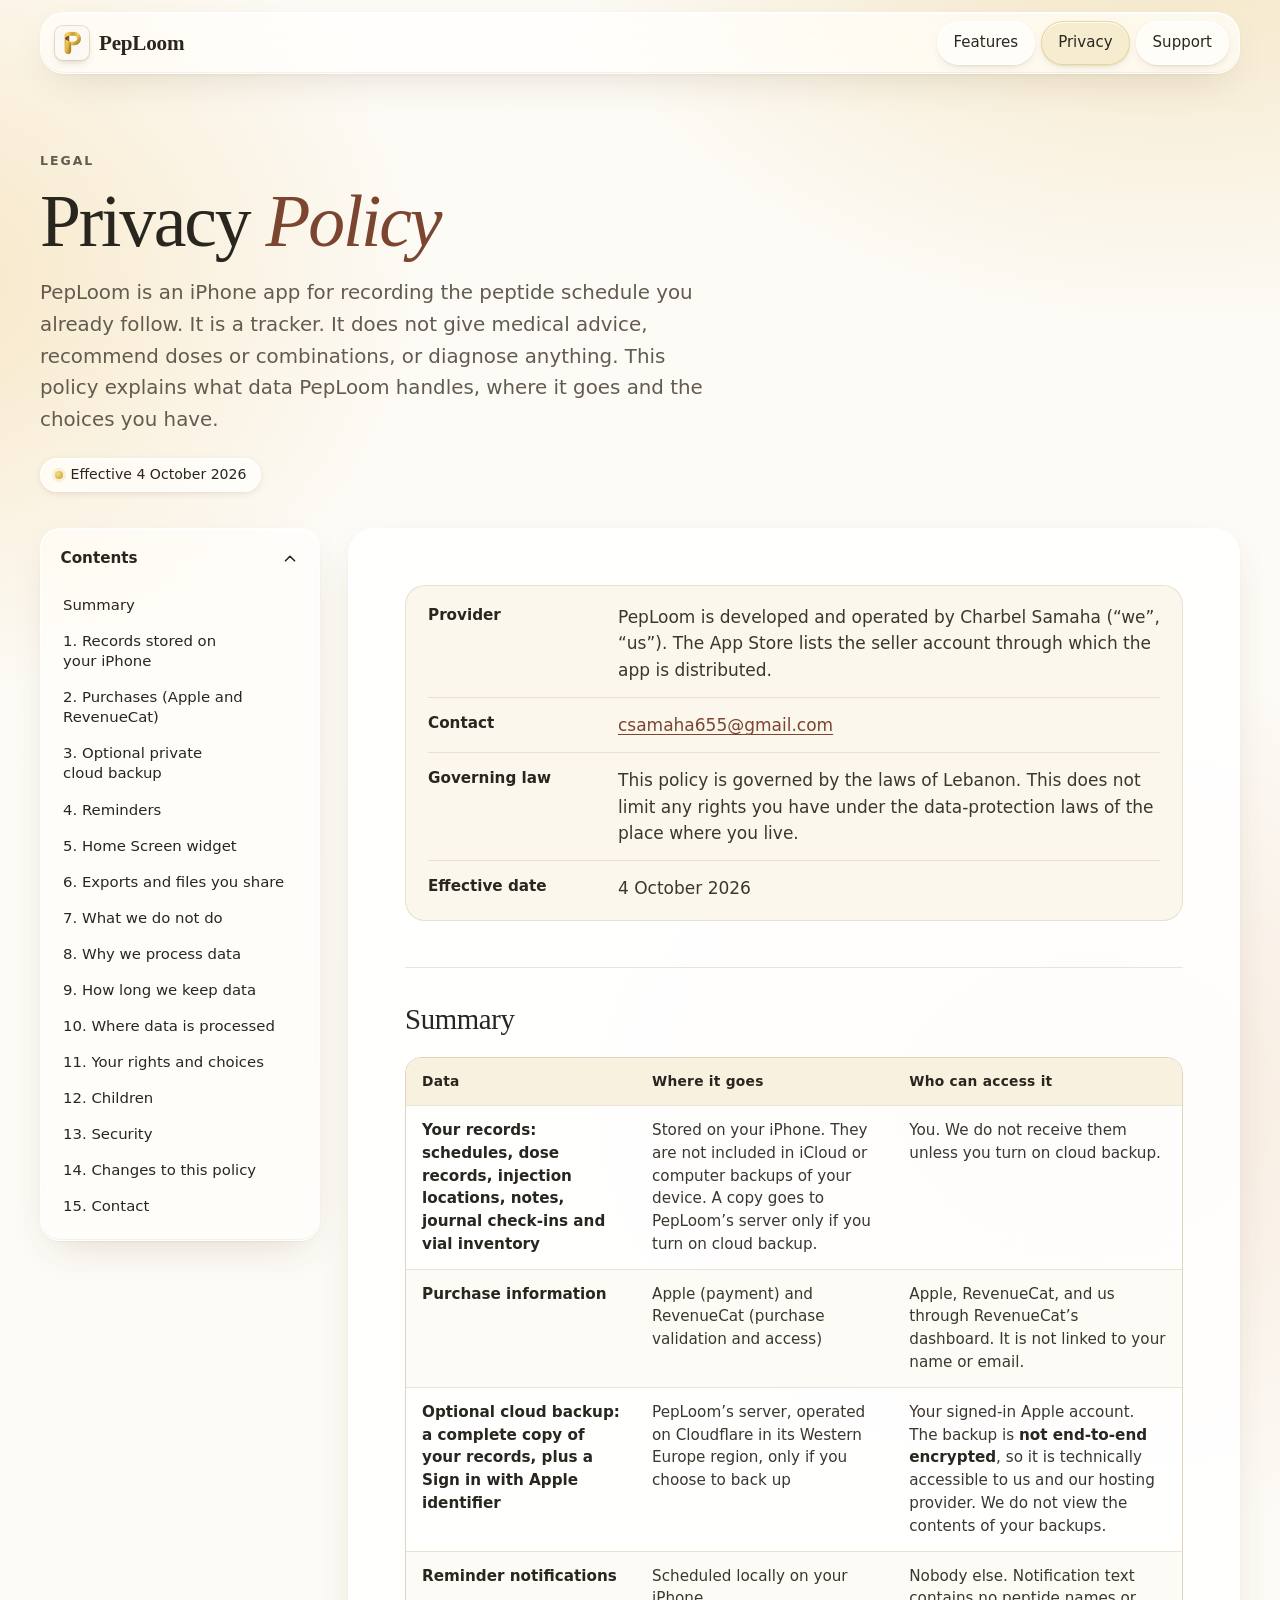
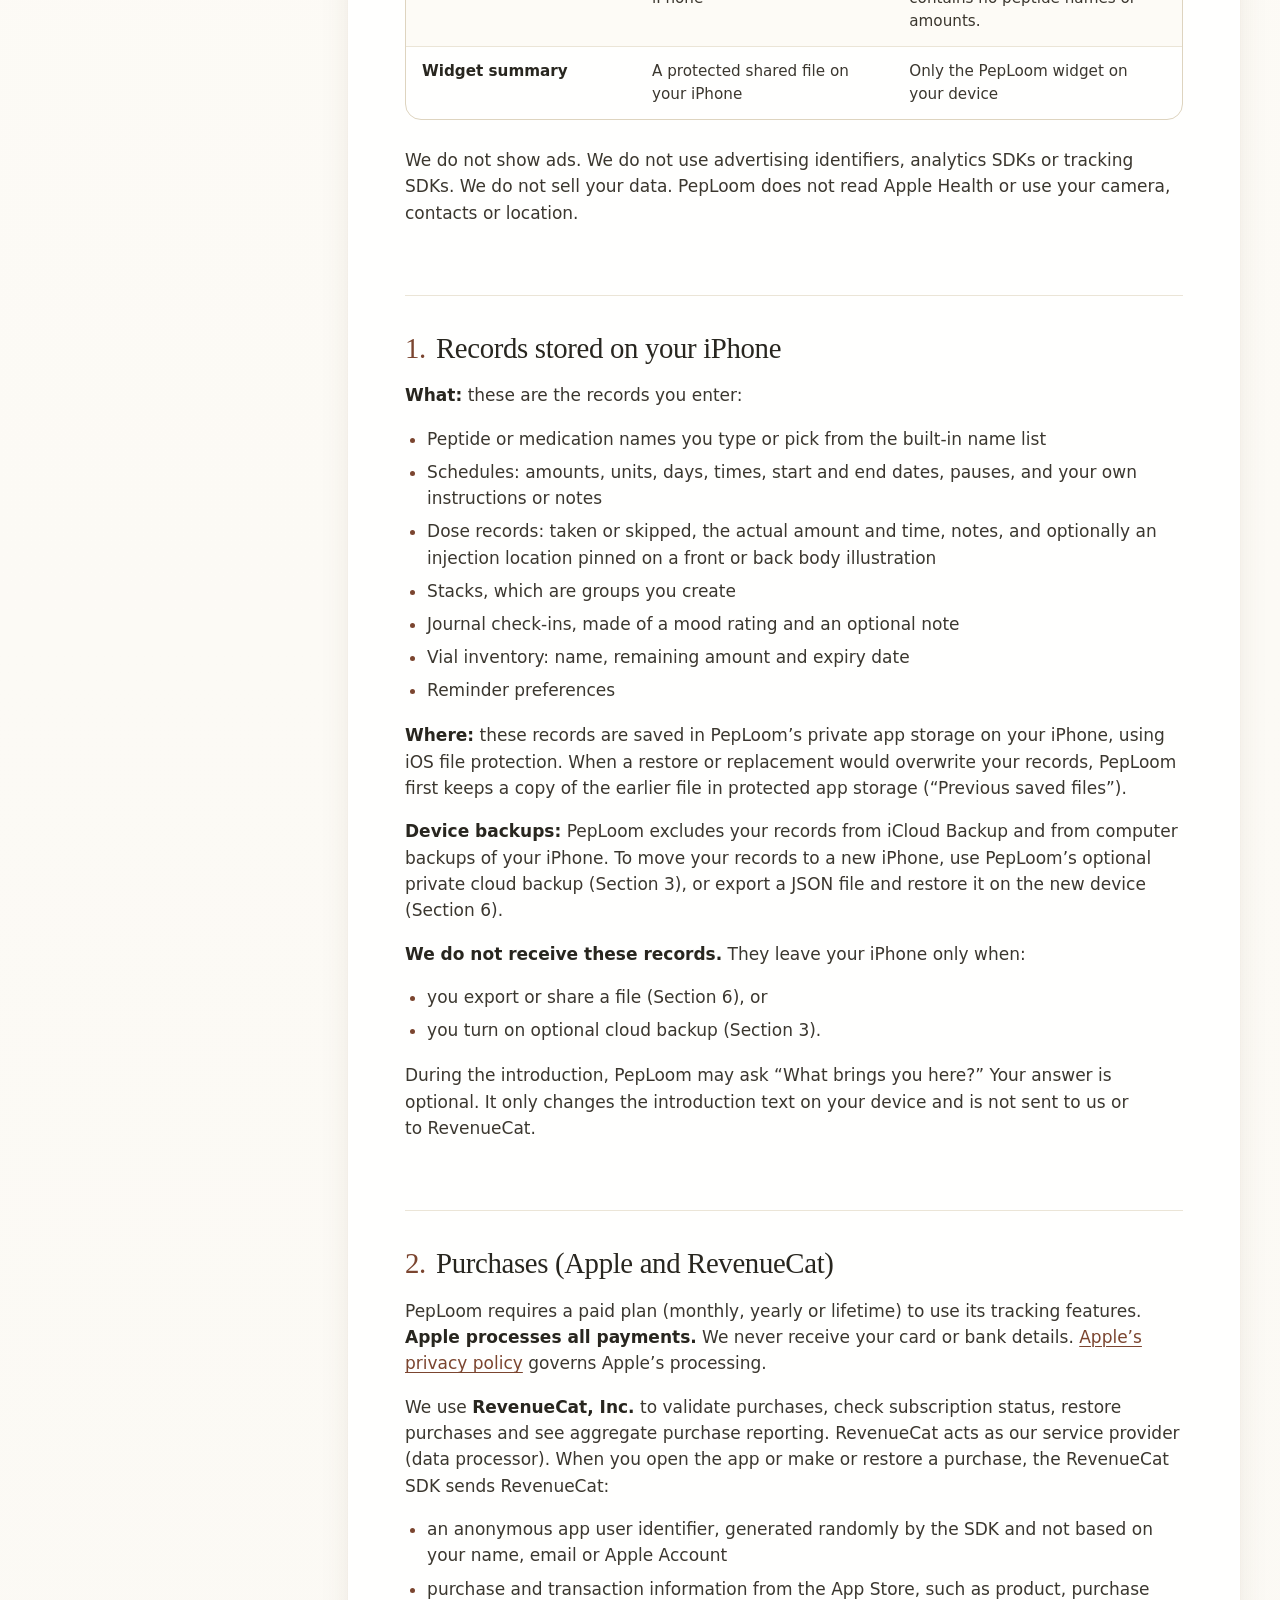
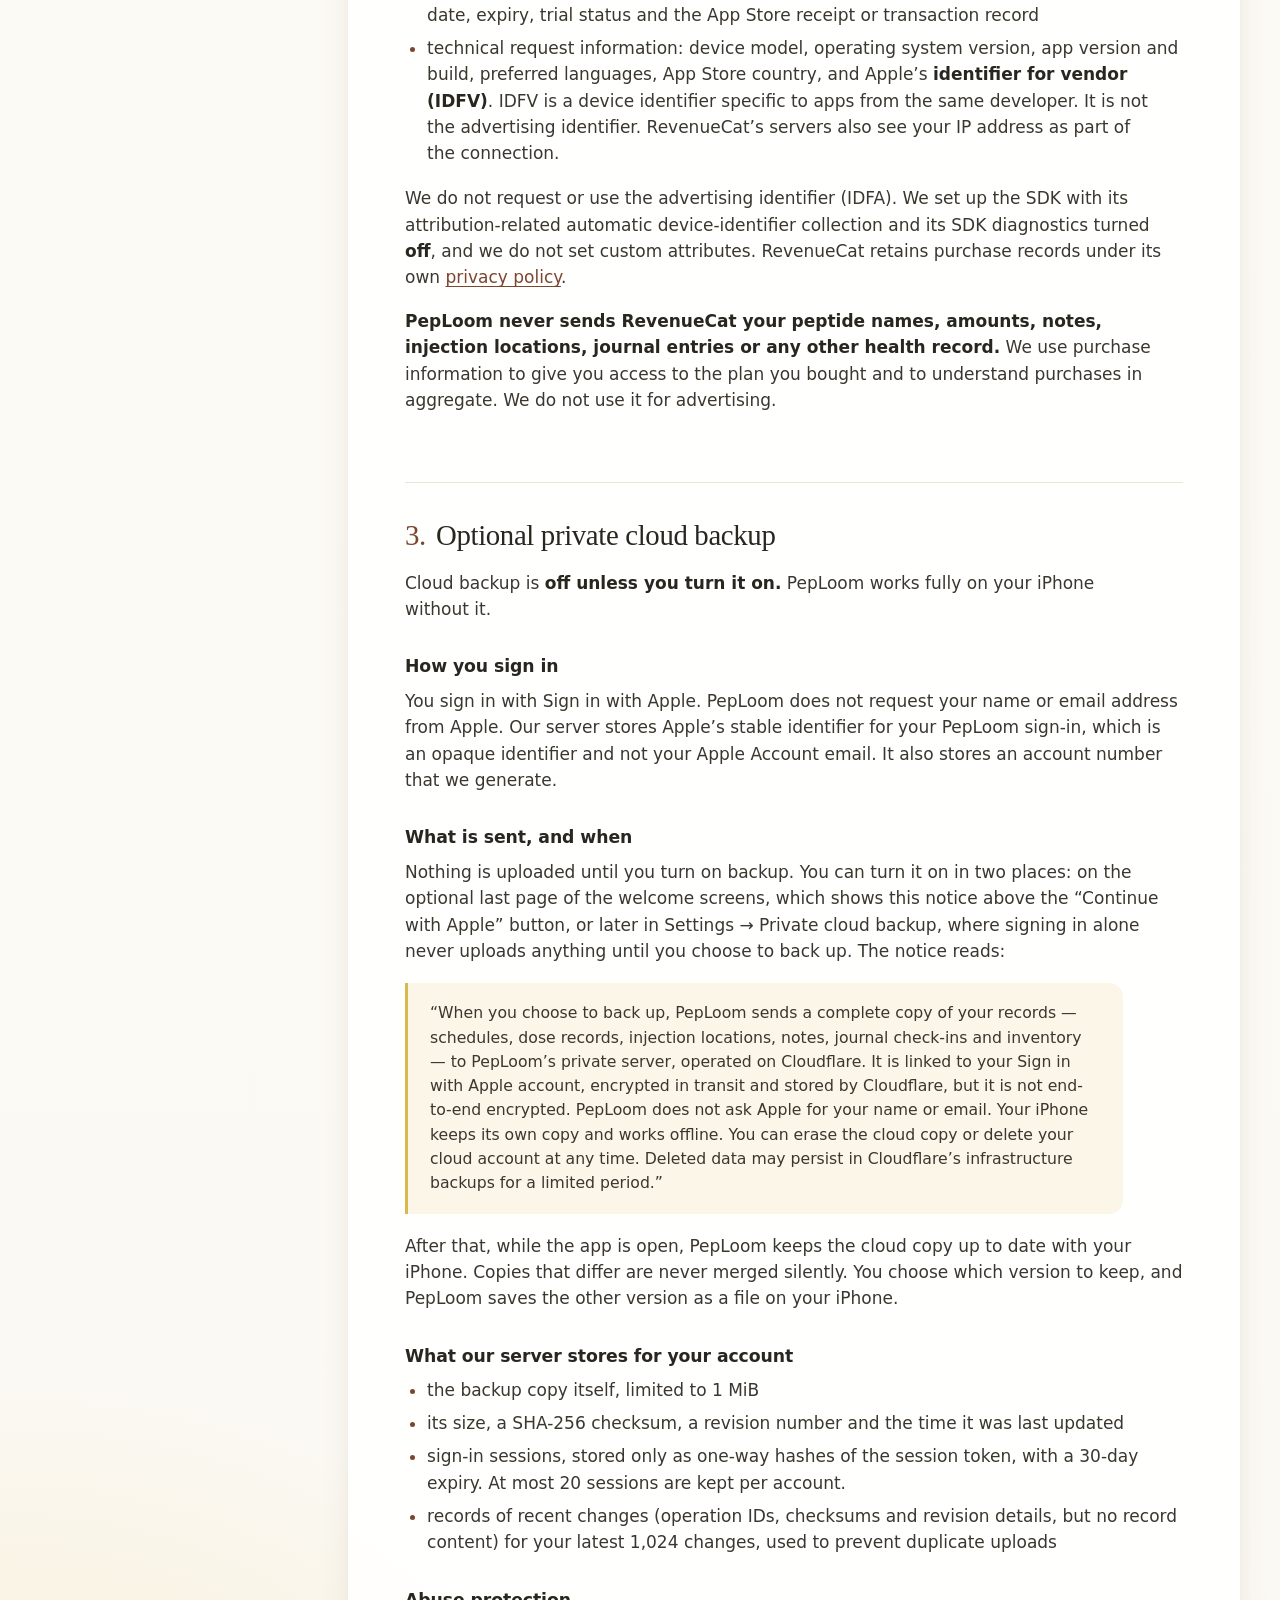
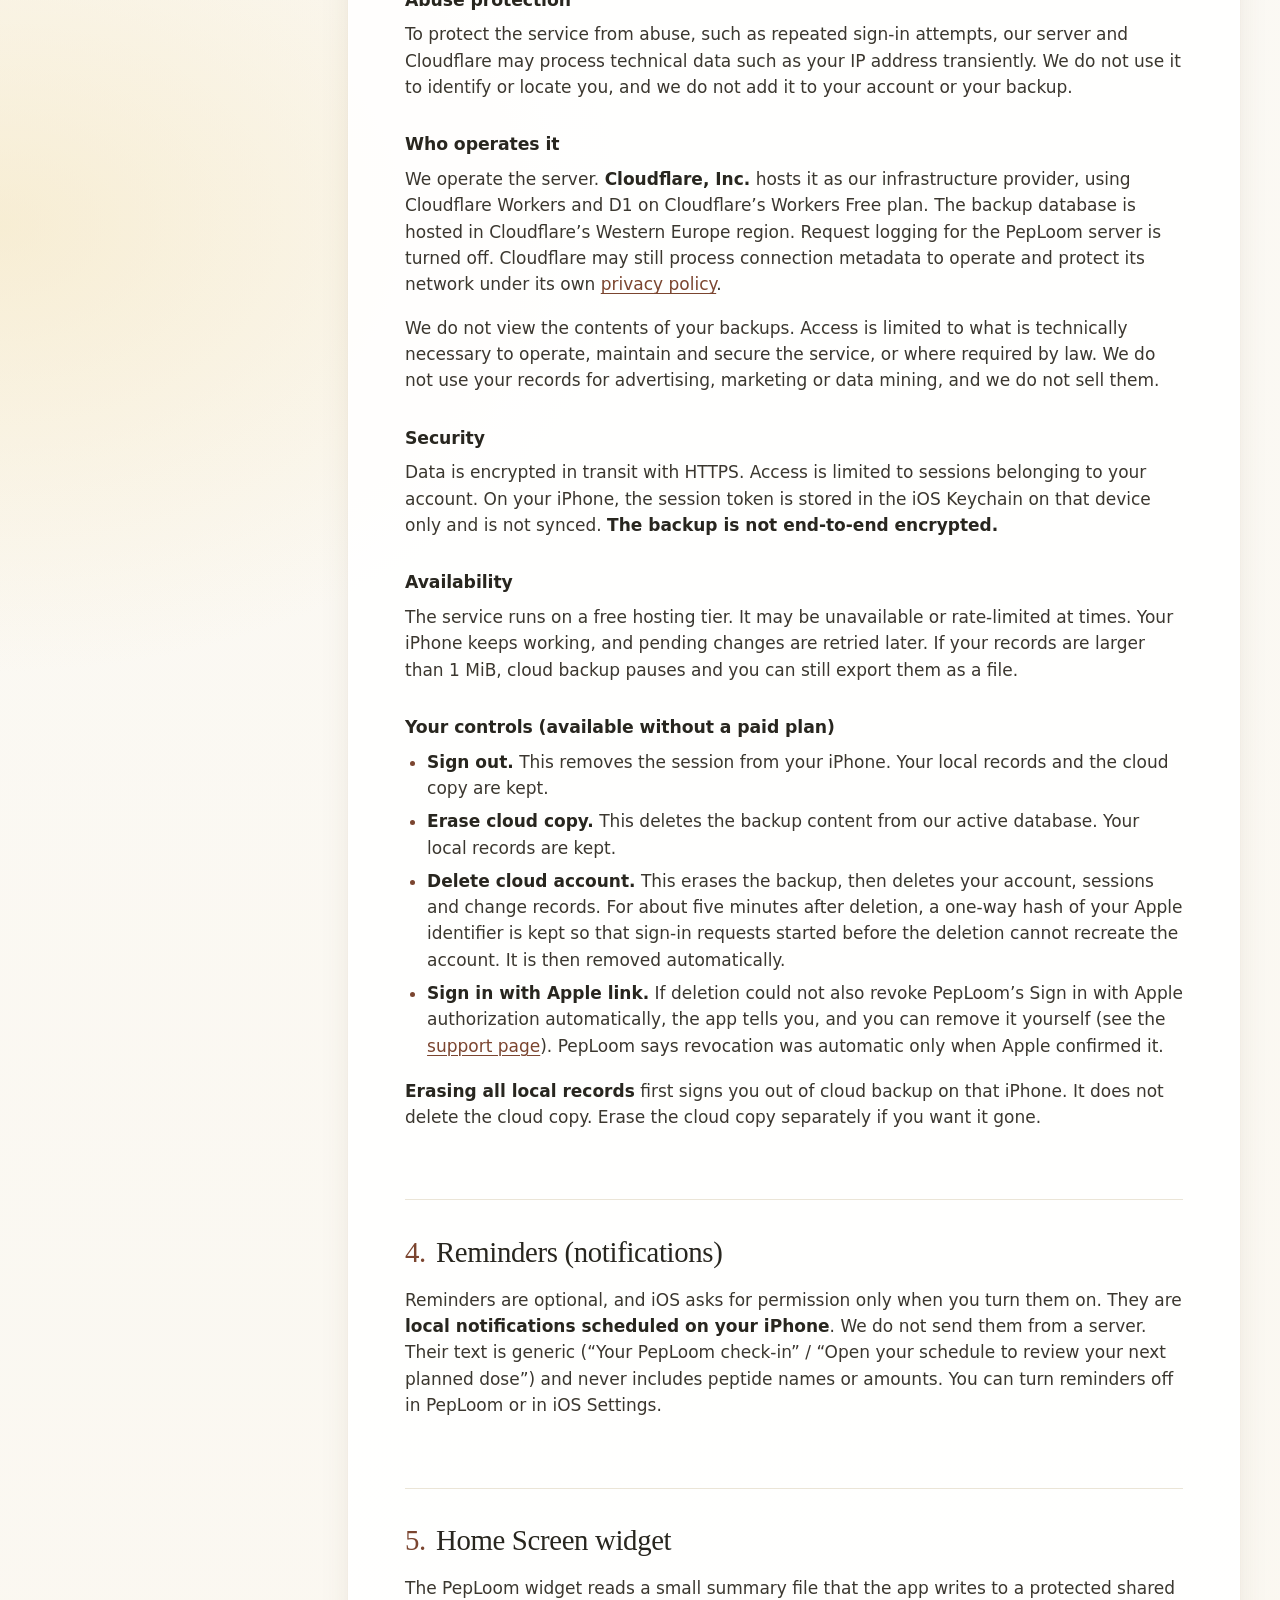
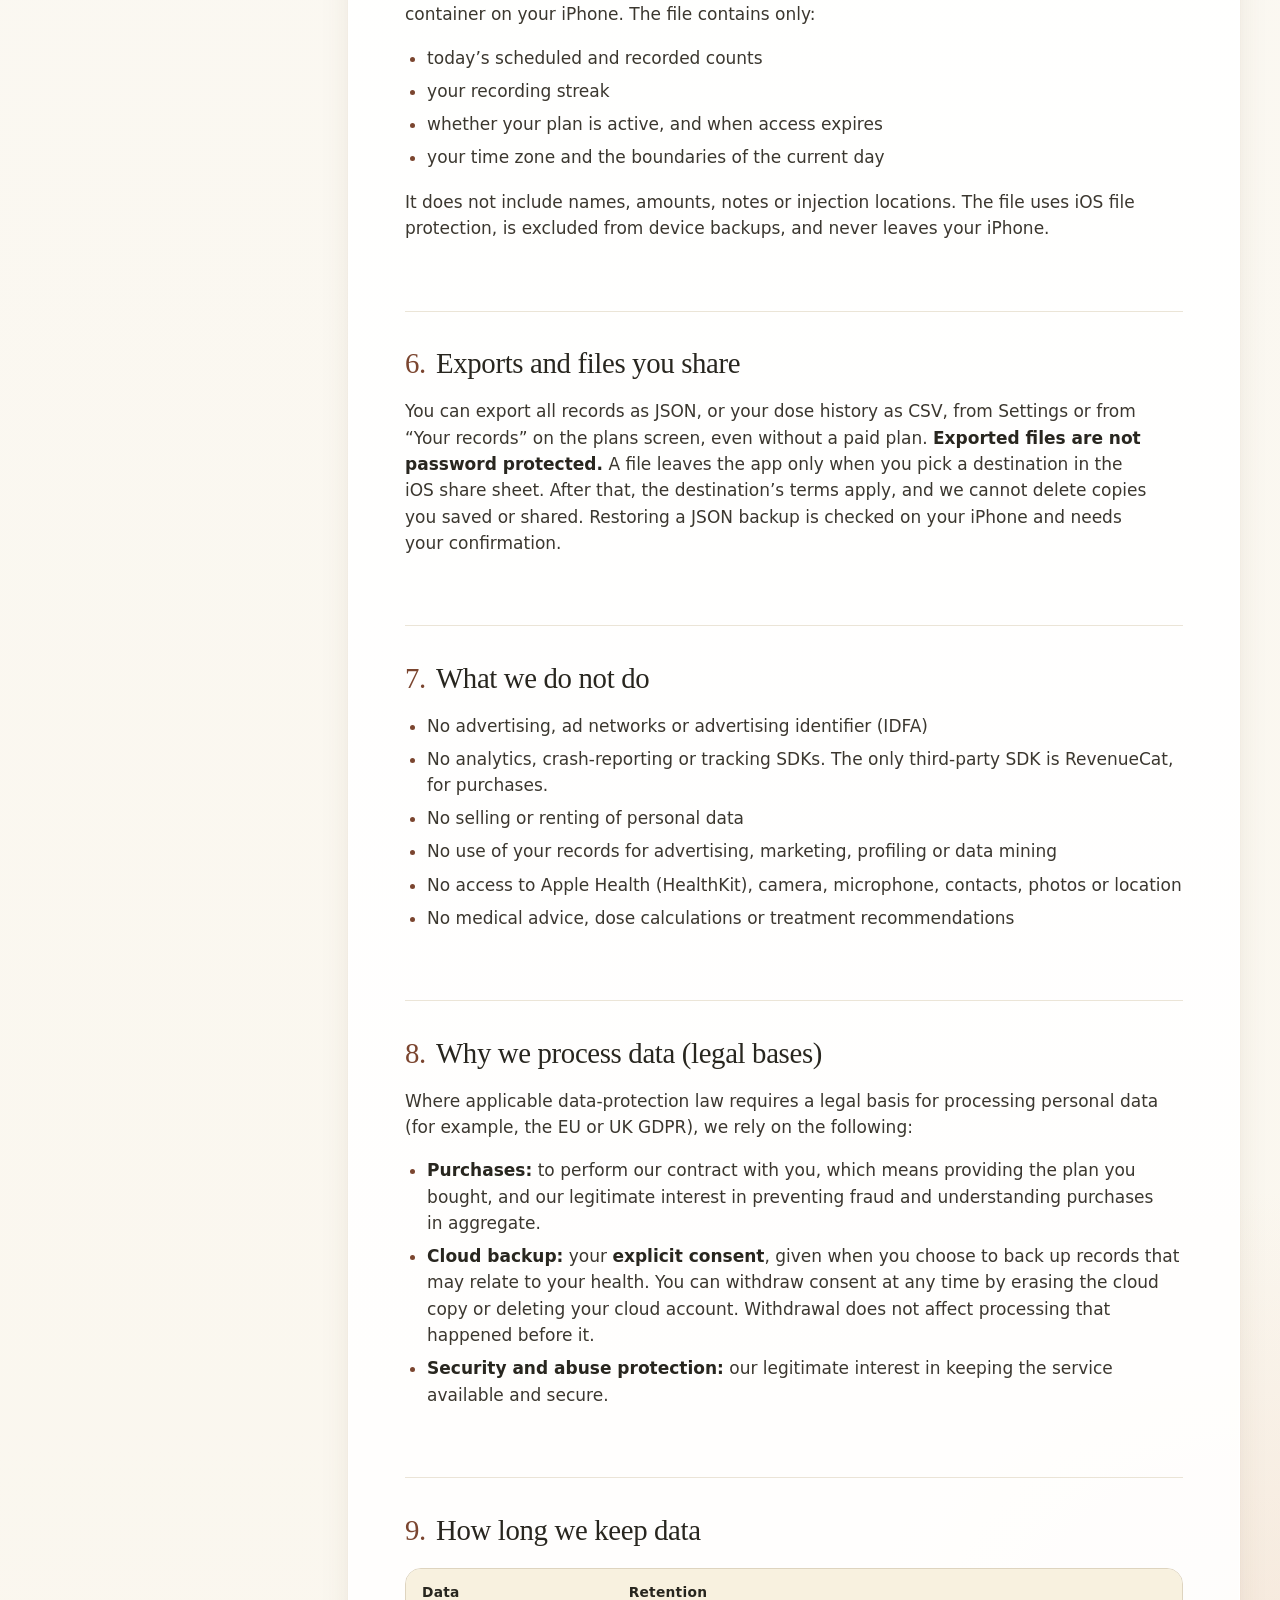
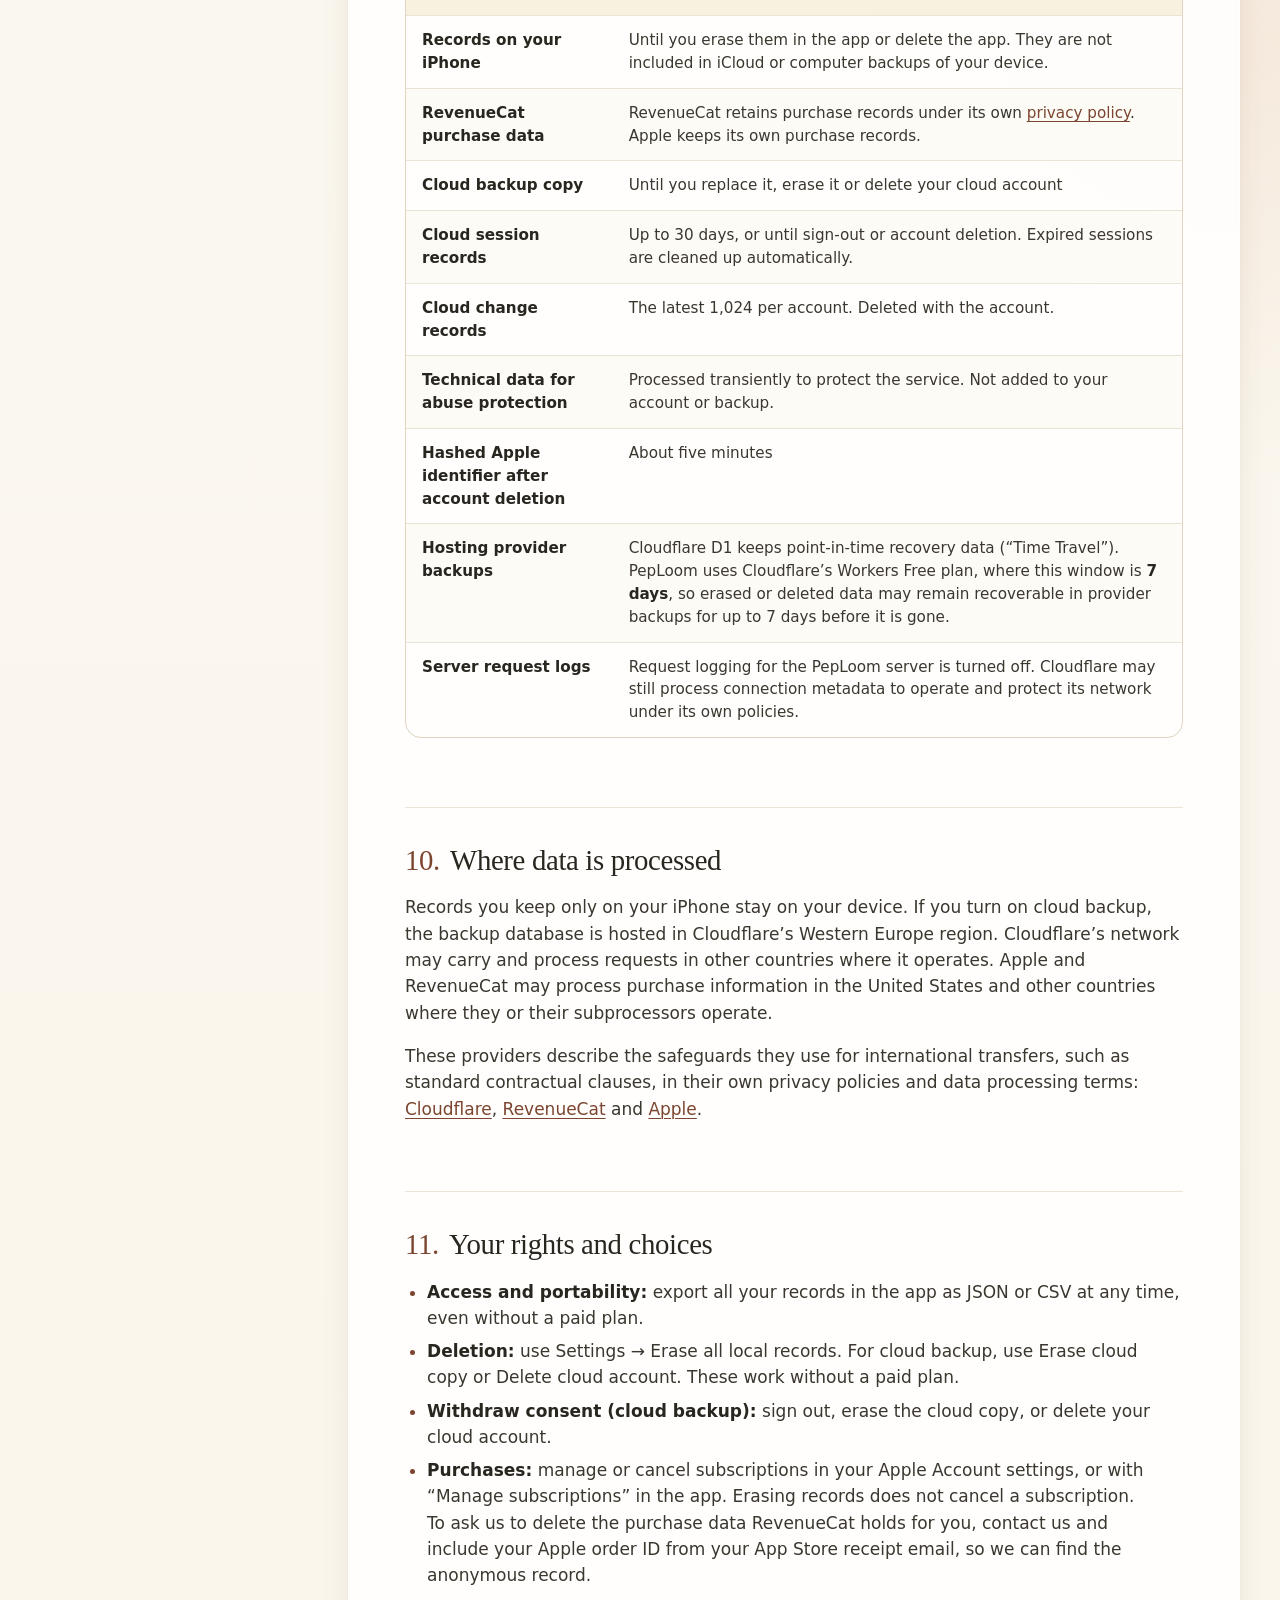
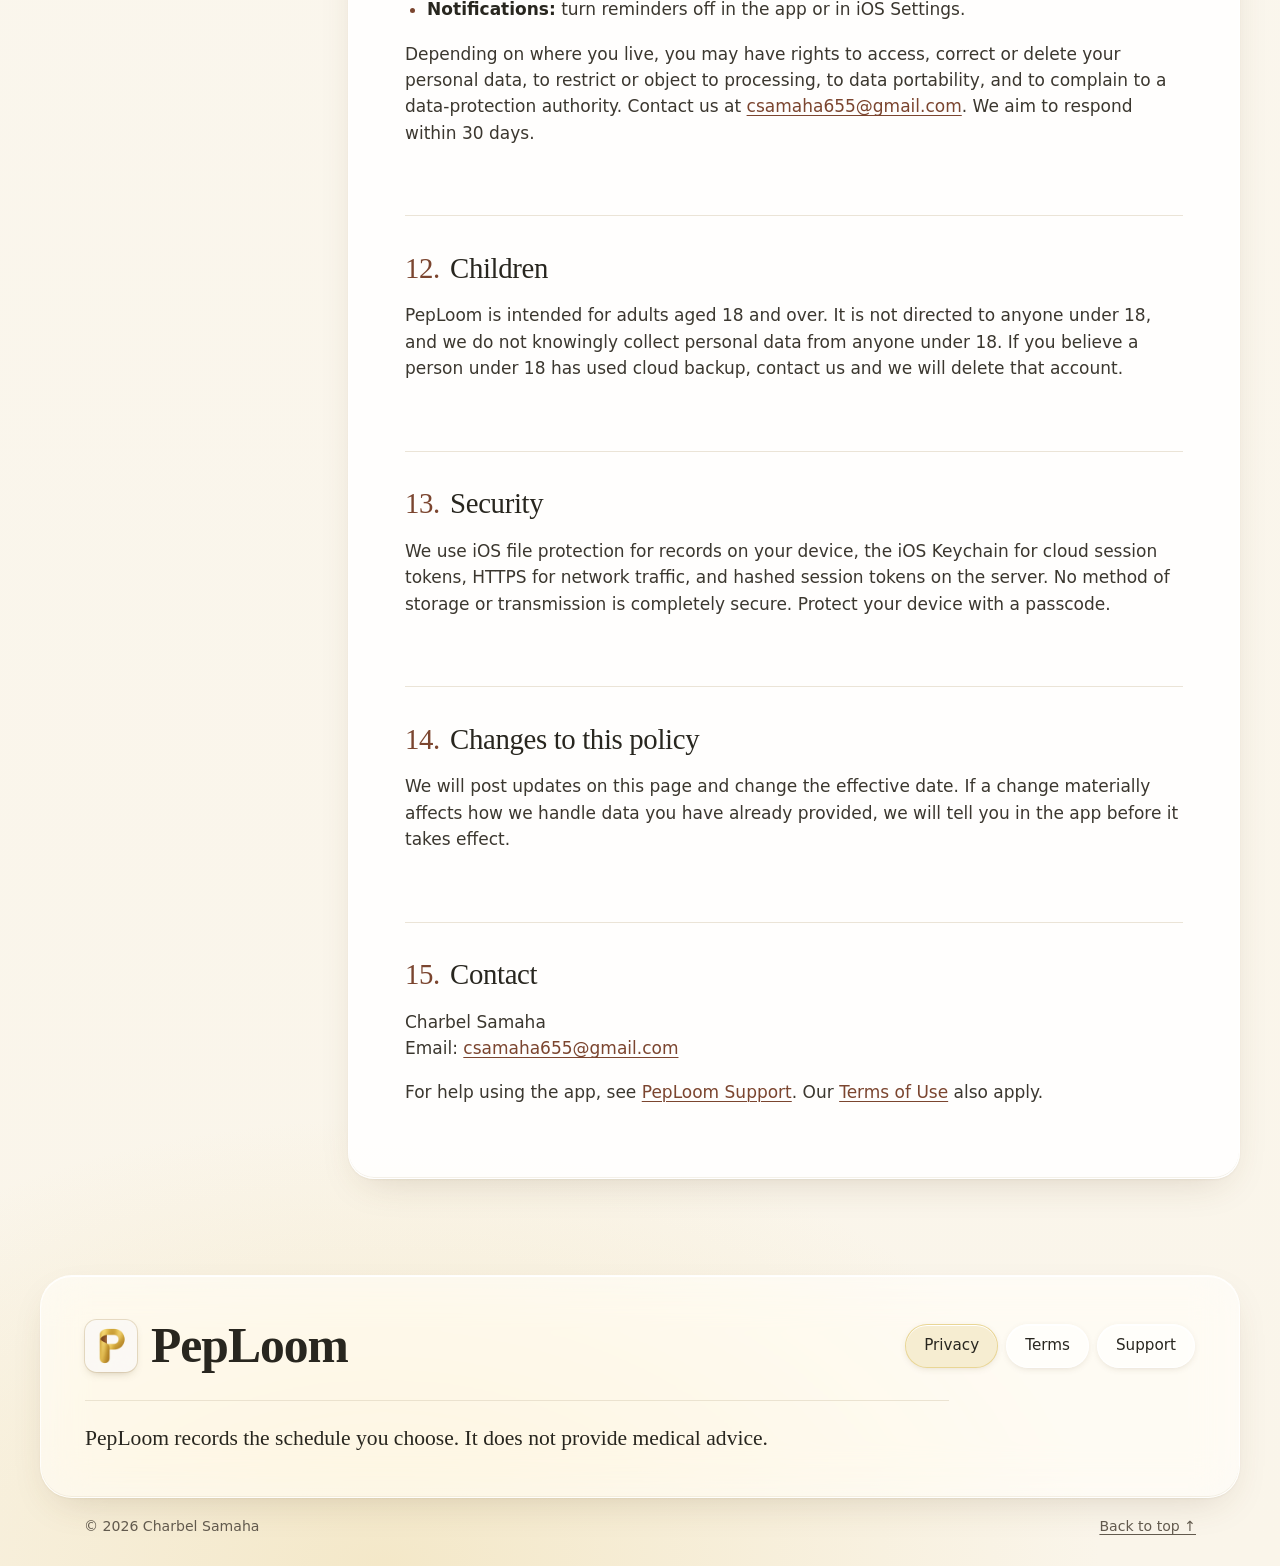
==== commit e5e83bbd: "Privacy policy: describe where private backup is turned on Co-Authored-By: Claude Opus 5.5 (1M conte" ====
--- a/privacy/index.html
+++ b/privacy/index.html
@@ -161,7 +161,7 @@
           <h3>How you sign in</h3>
           <p>You sign in with Sign in with Apple. PepLoom does not request your name or email address from Apple. Our server stores Apple’s stable identifier for your PepLoom sign-in, which is an opaque identifier and not your Apple Account email. It also stores an account number that we generate.</p>
           <h3>What is sent, and when</h3>
-          <p>Signing in alone uploads nothing. You must first choose to back up. Before the first upload, PepLoom shows this notice:</p>
+          <p>Nothing is uploaded until you turn on backup. You can turn it on in two places: on the optional last page of the welcome screens, which shows this notice above the “Continue with Apple” button, or later in Settings → Private cloud backup, where signing in alone never uploads anything until you choose to back up. The notice reads:</p>
           <blockquote><p>“When you choose to back up, PepLoom sends a complete copy of your records — schedules, dose records, injection locations, notes, journal check-ins and inventory — to PepLoom’s private server, operated on Cloudflare. It is linked to your Sign in with Apple account, encrypted in transit and stored by Cloudflare, but it is not end-to-end encrypted. PepLoom does not ask Apple for your name or email. Your iPhone keeps its own copy and works offline. You can erase the cloud copy or delete your cloud account at any time. Deleted data may persist in Cloudflare’s infrastructure backups for a limited period.”</p></blockquote>
           <p>After that, while the app is open, PepLoom keeps the cloud copy up to date with your iPhone. Copies that differ are never merged silently. You choose which version to keep, and PepLoom saves the other version as a file on your iPhone.</p>
           <h3>What our server stores for your account</h3>
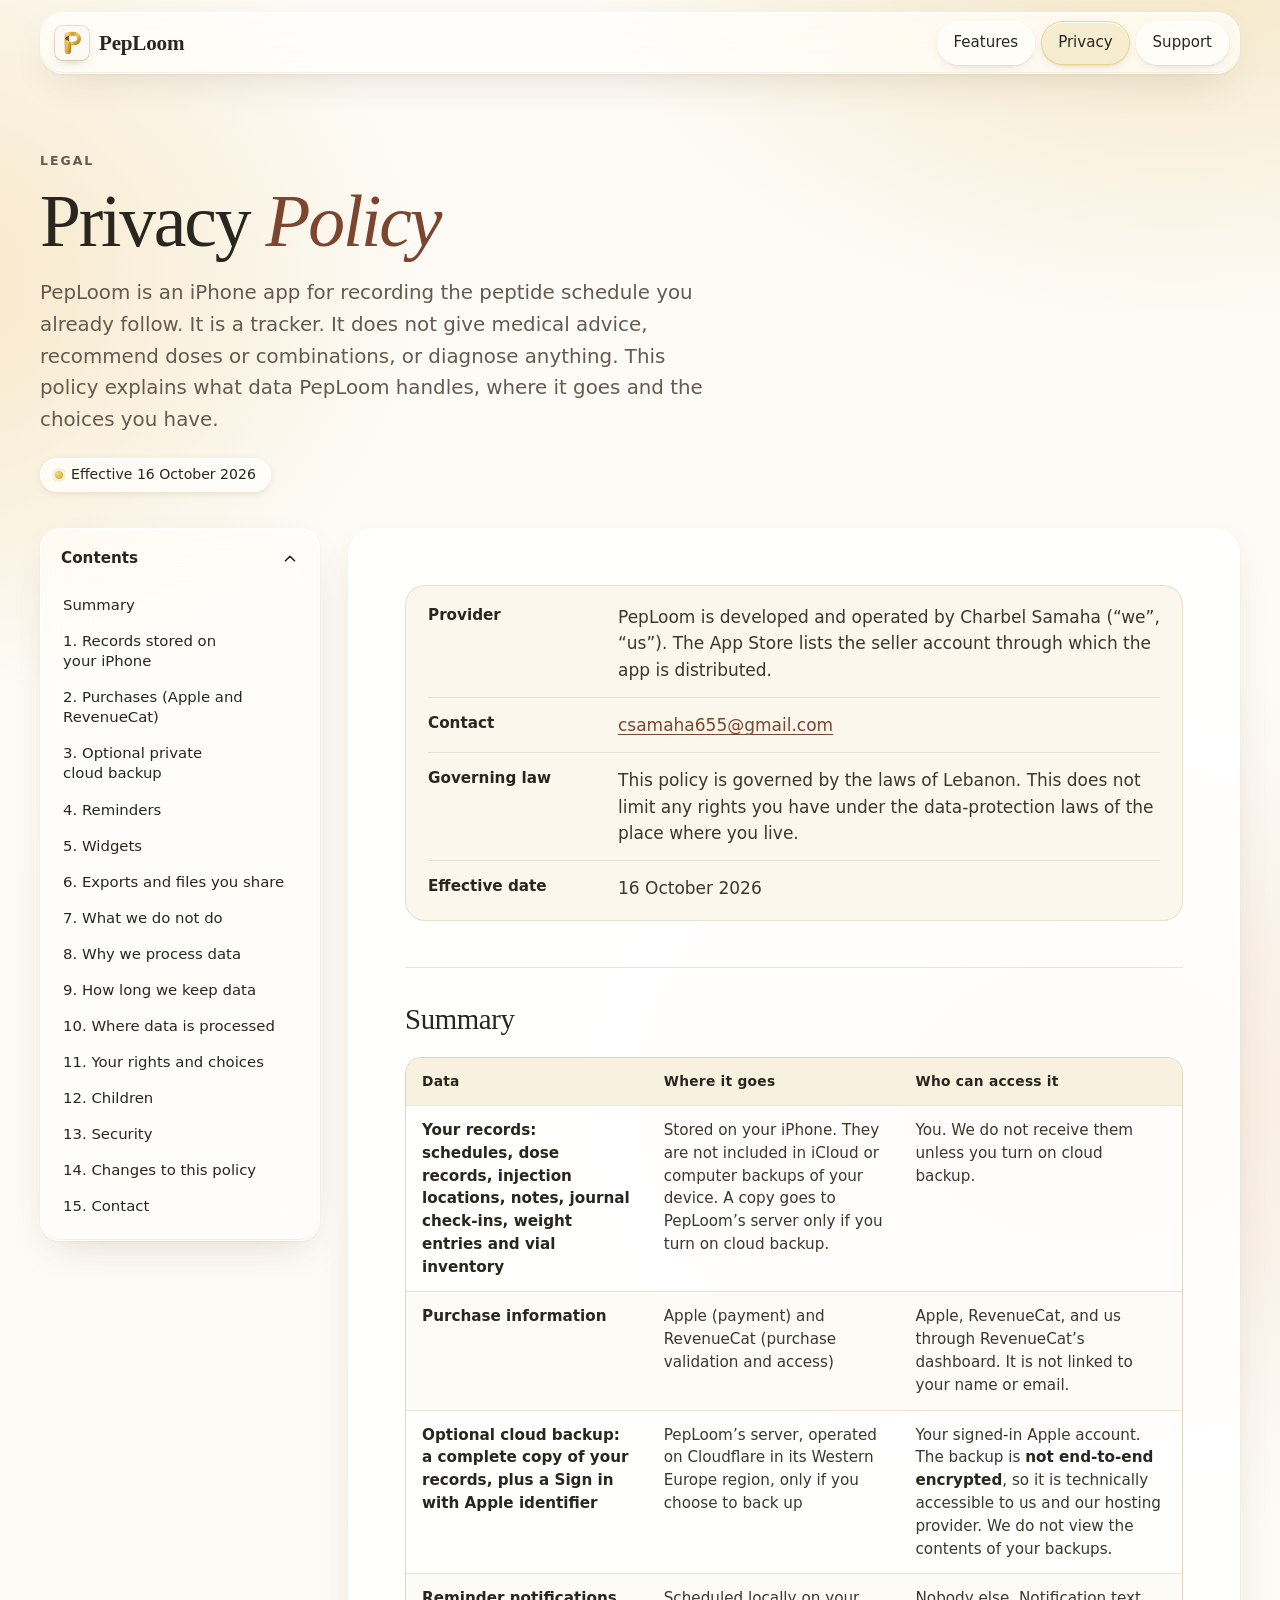
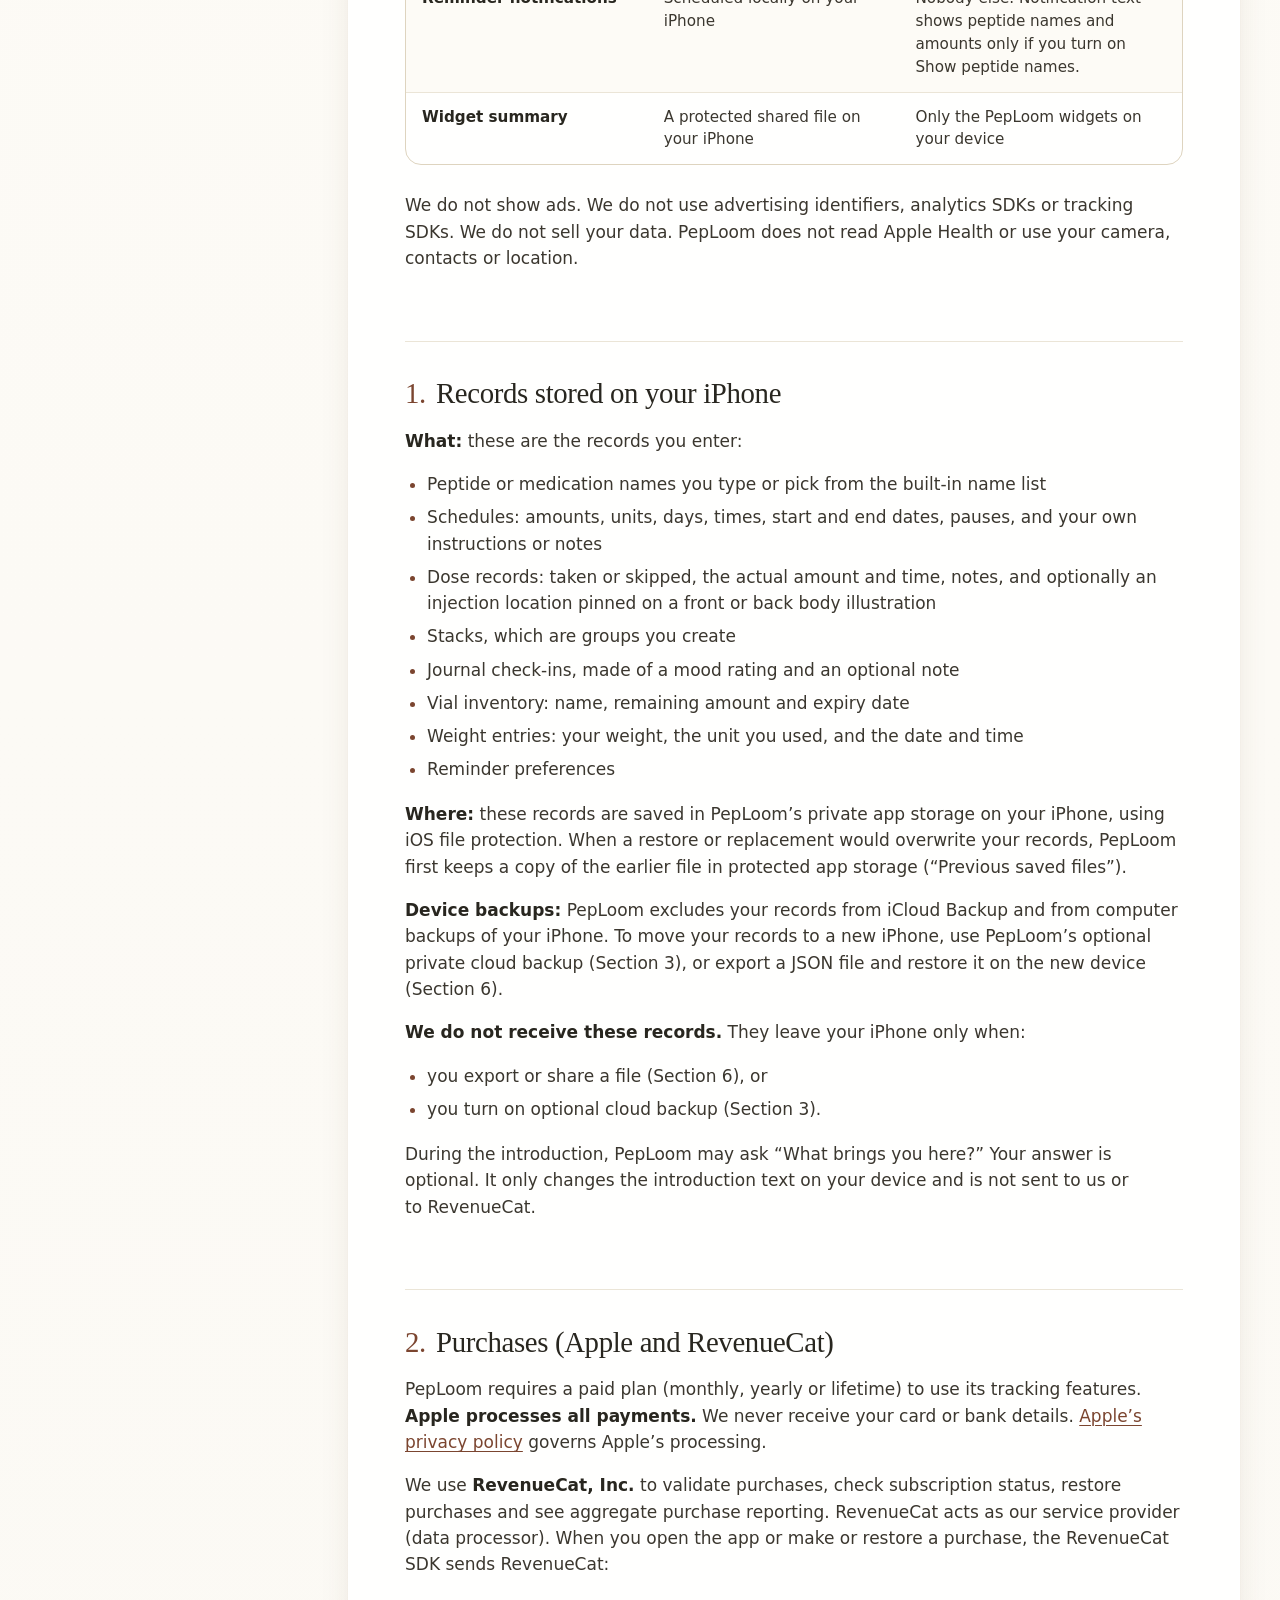
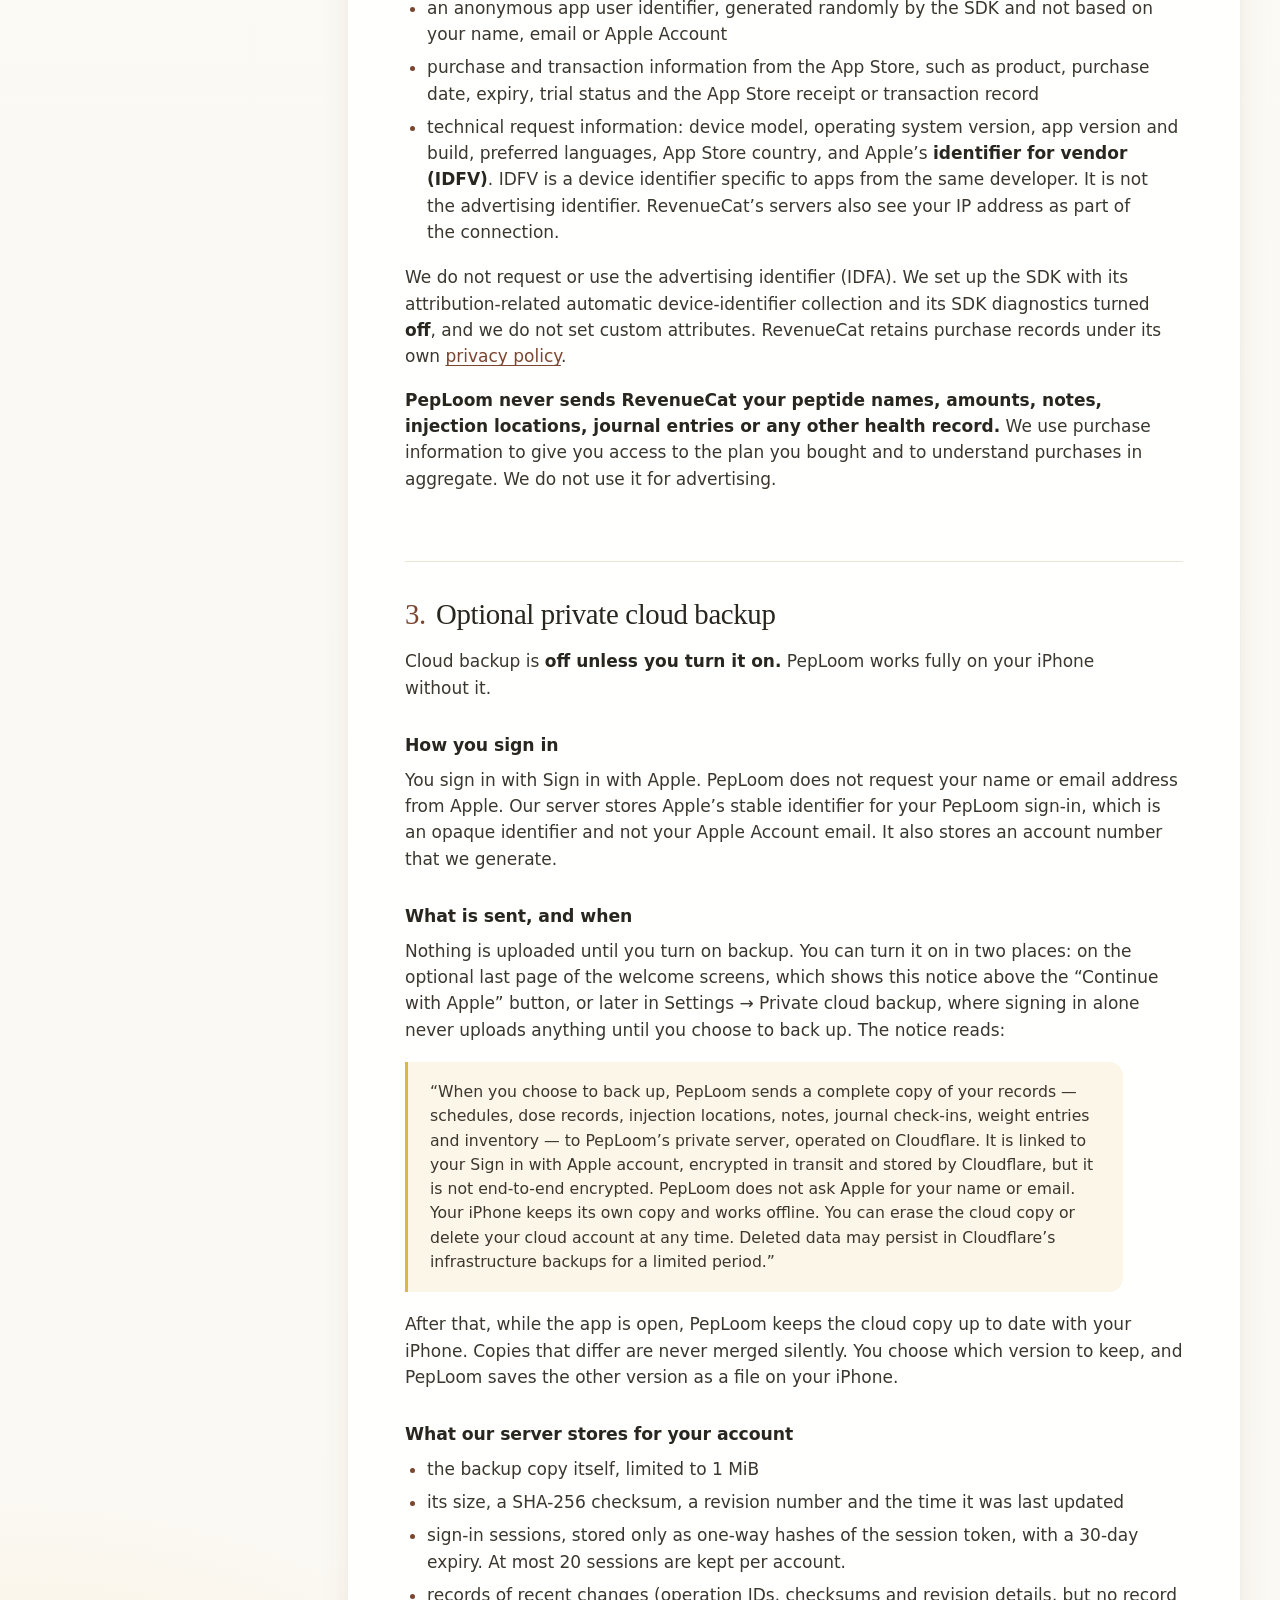
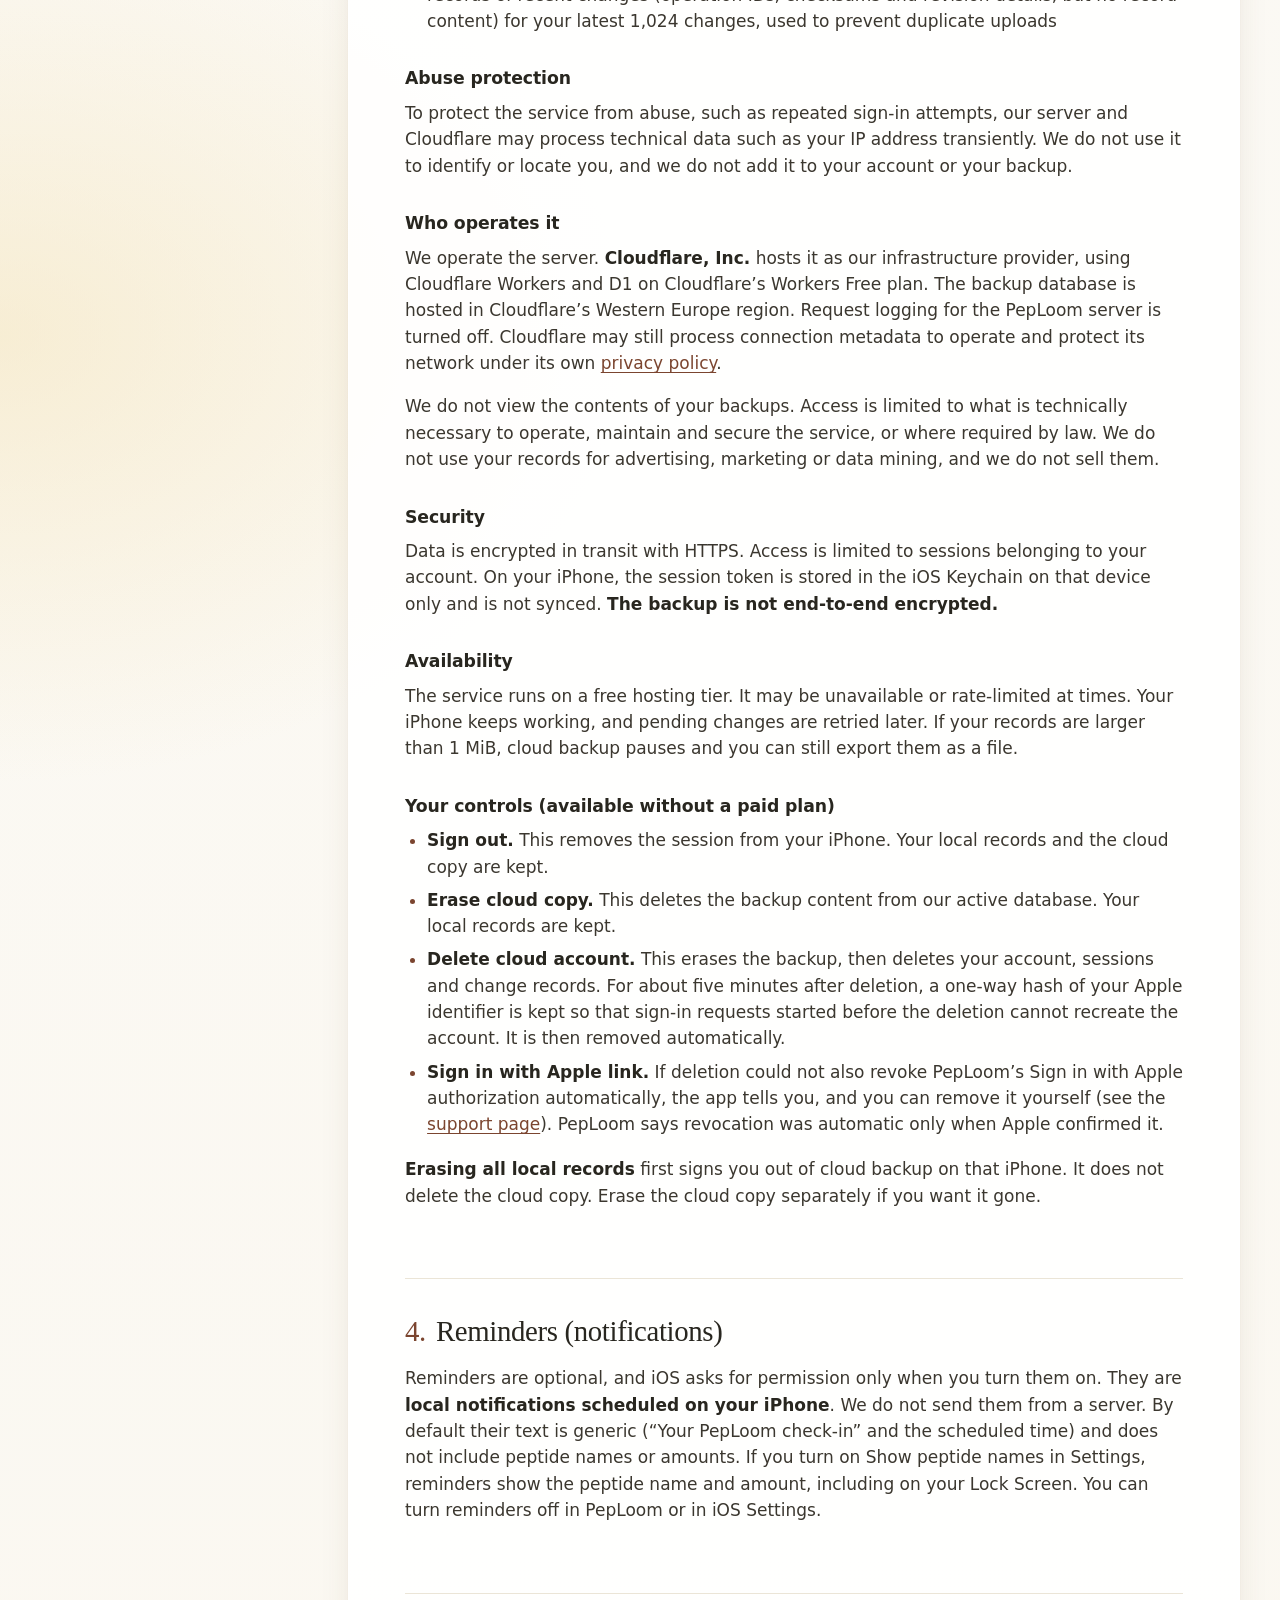
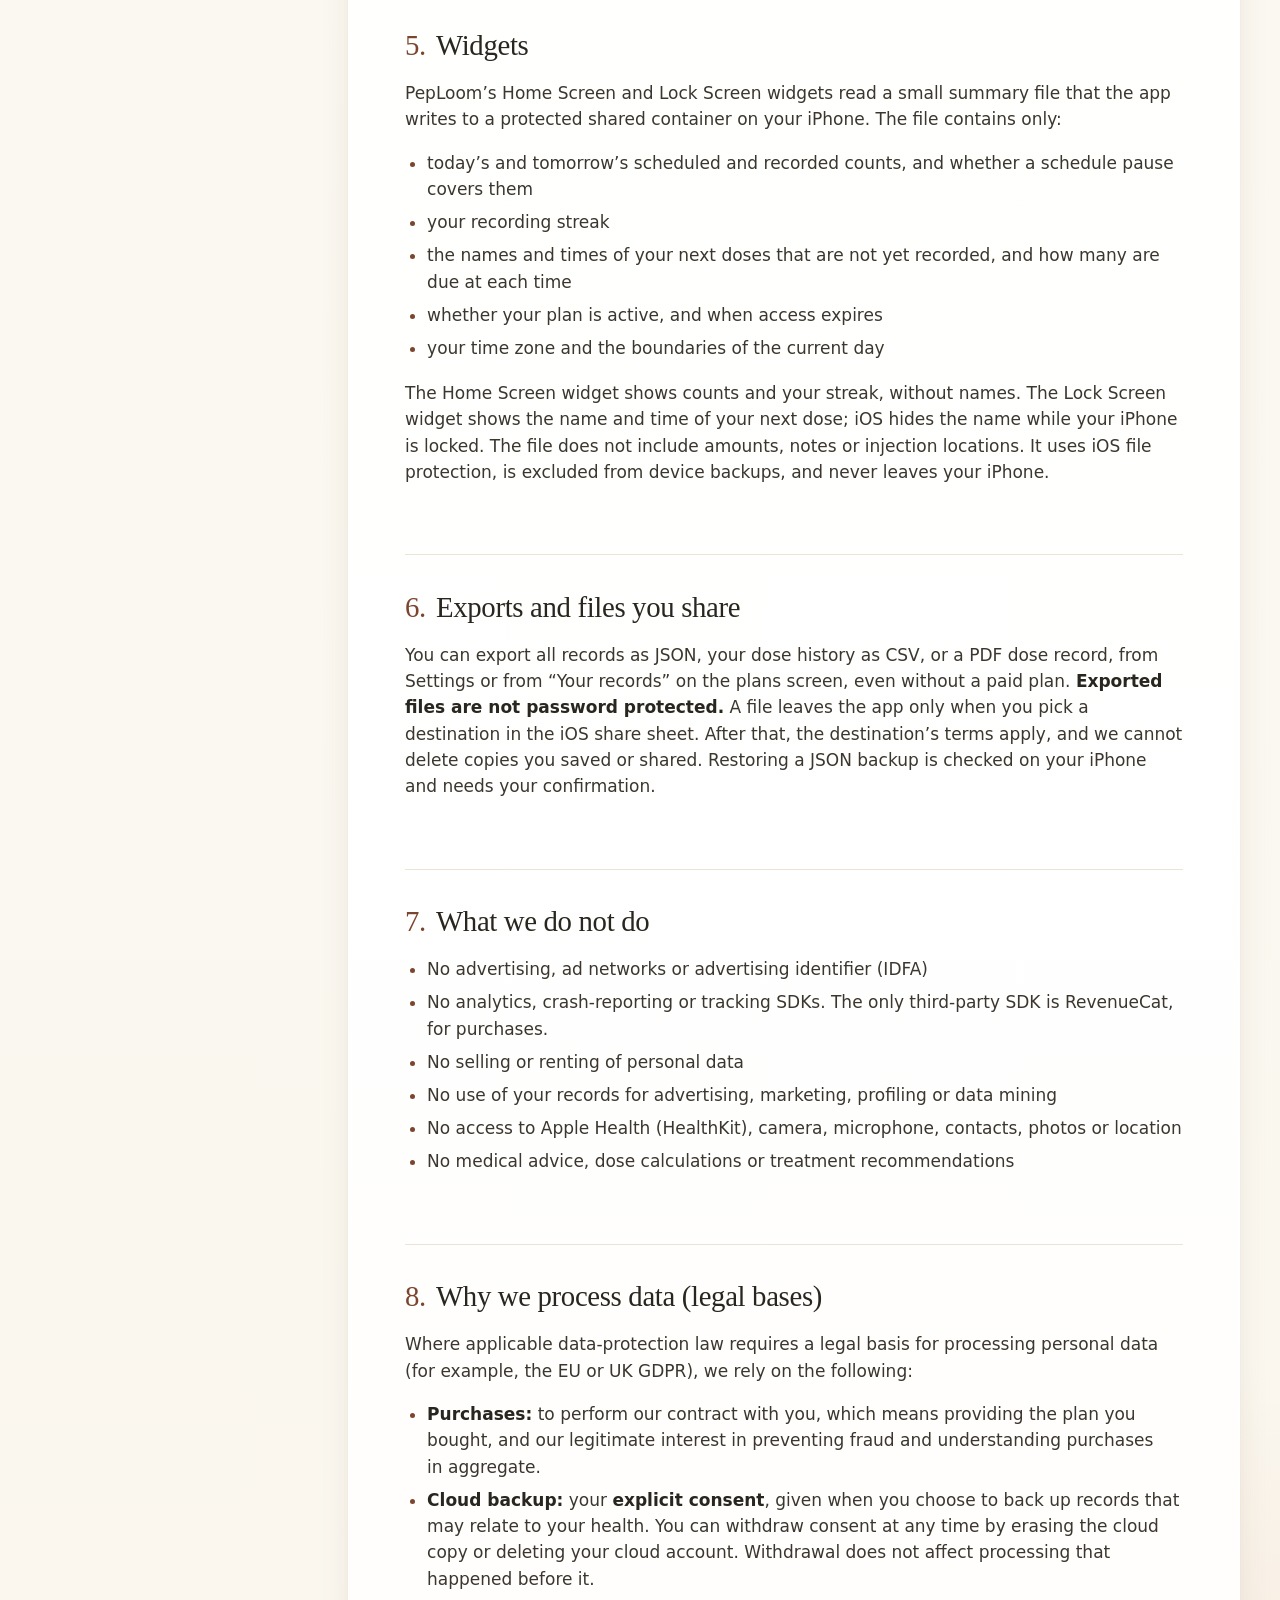
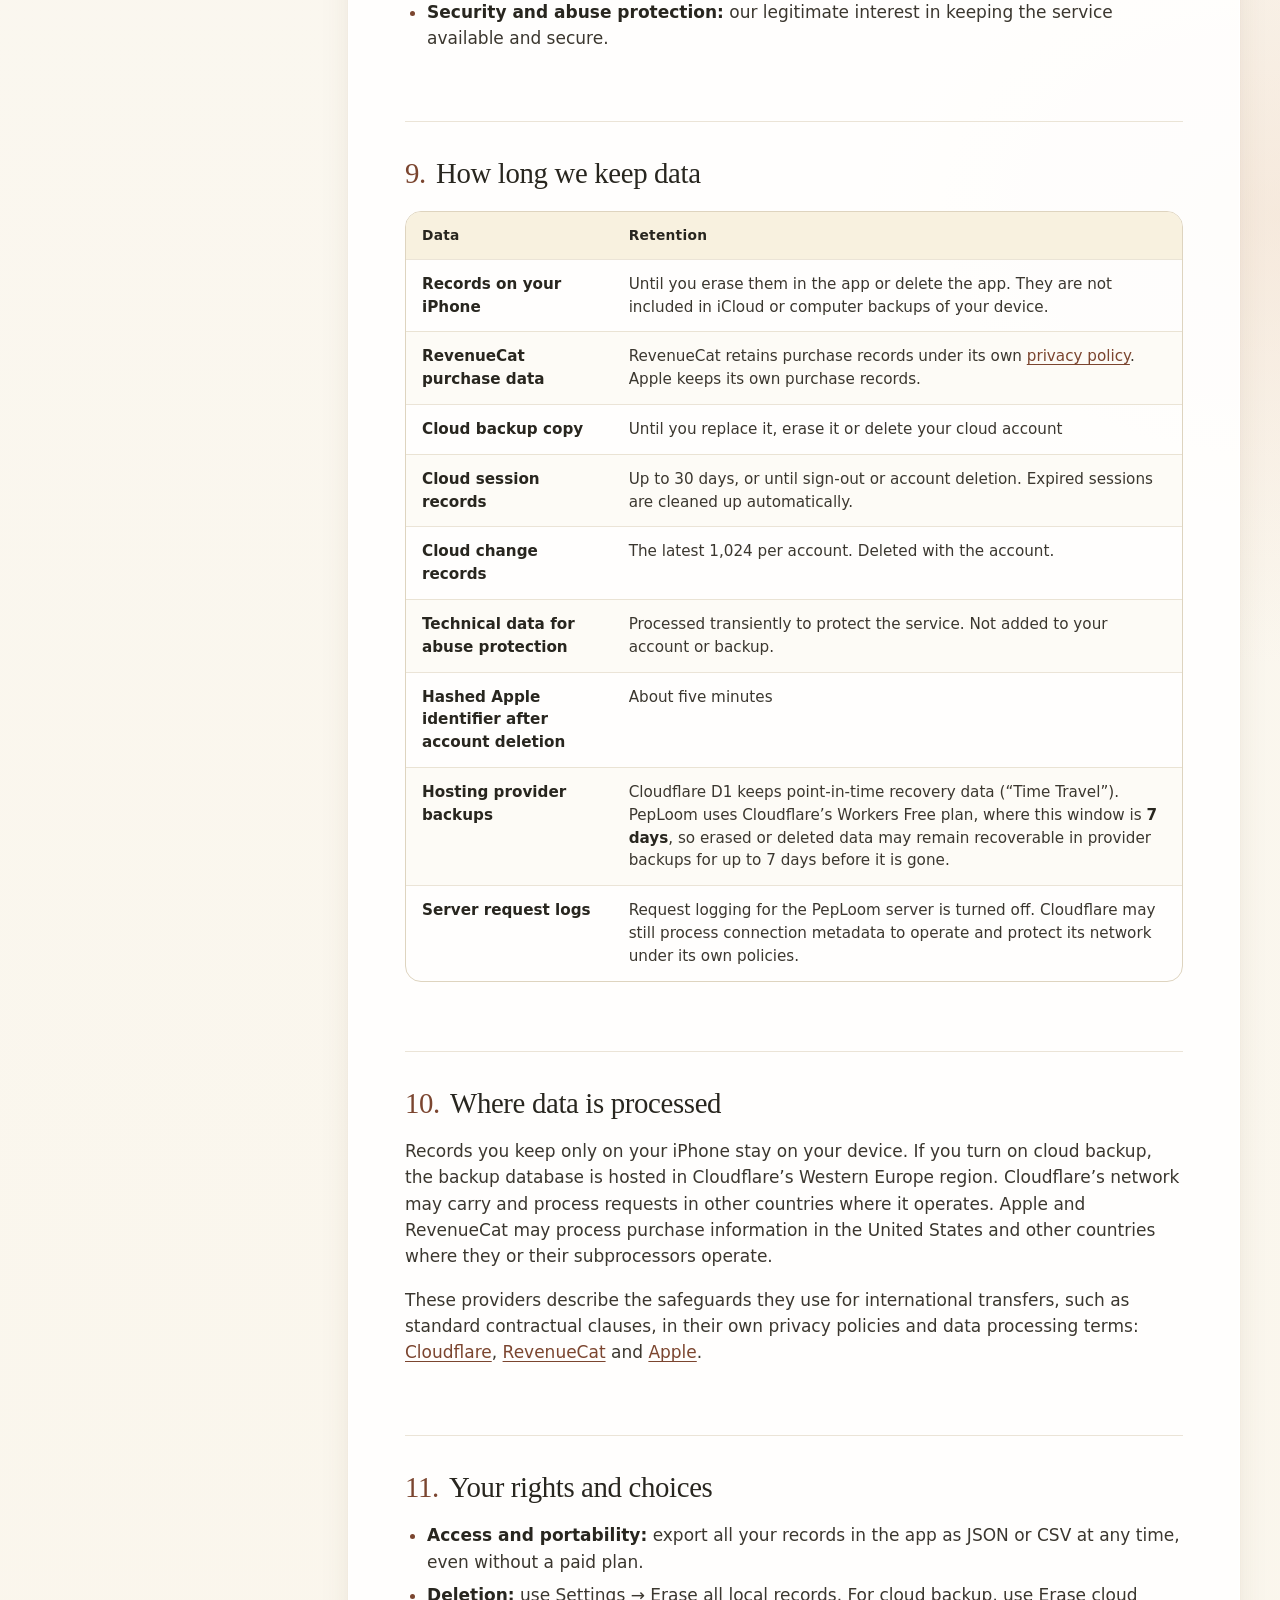
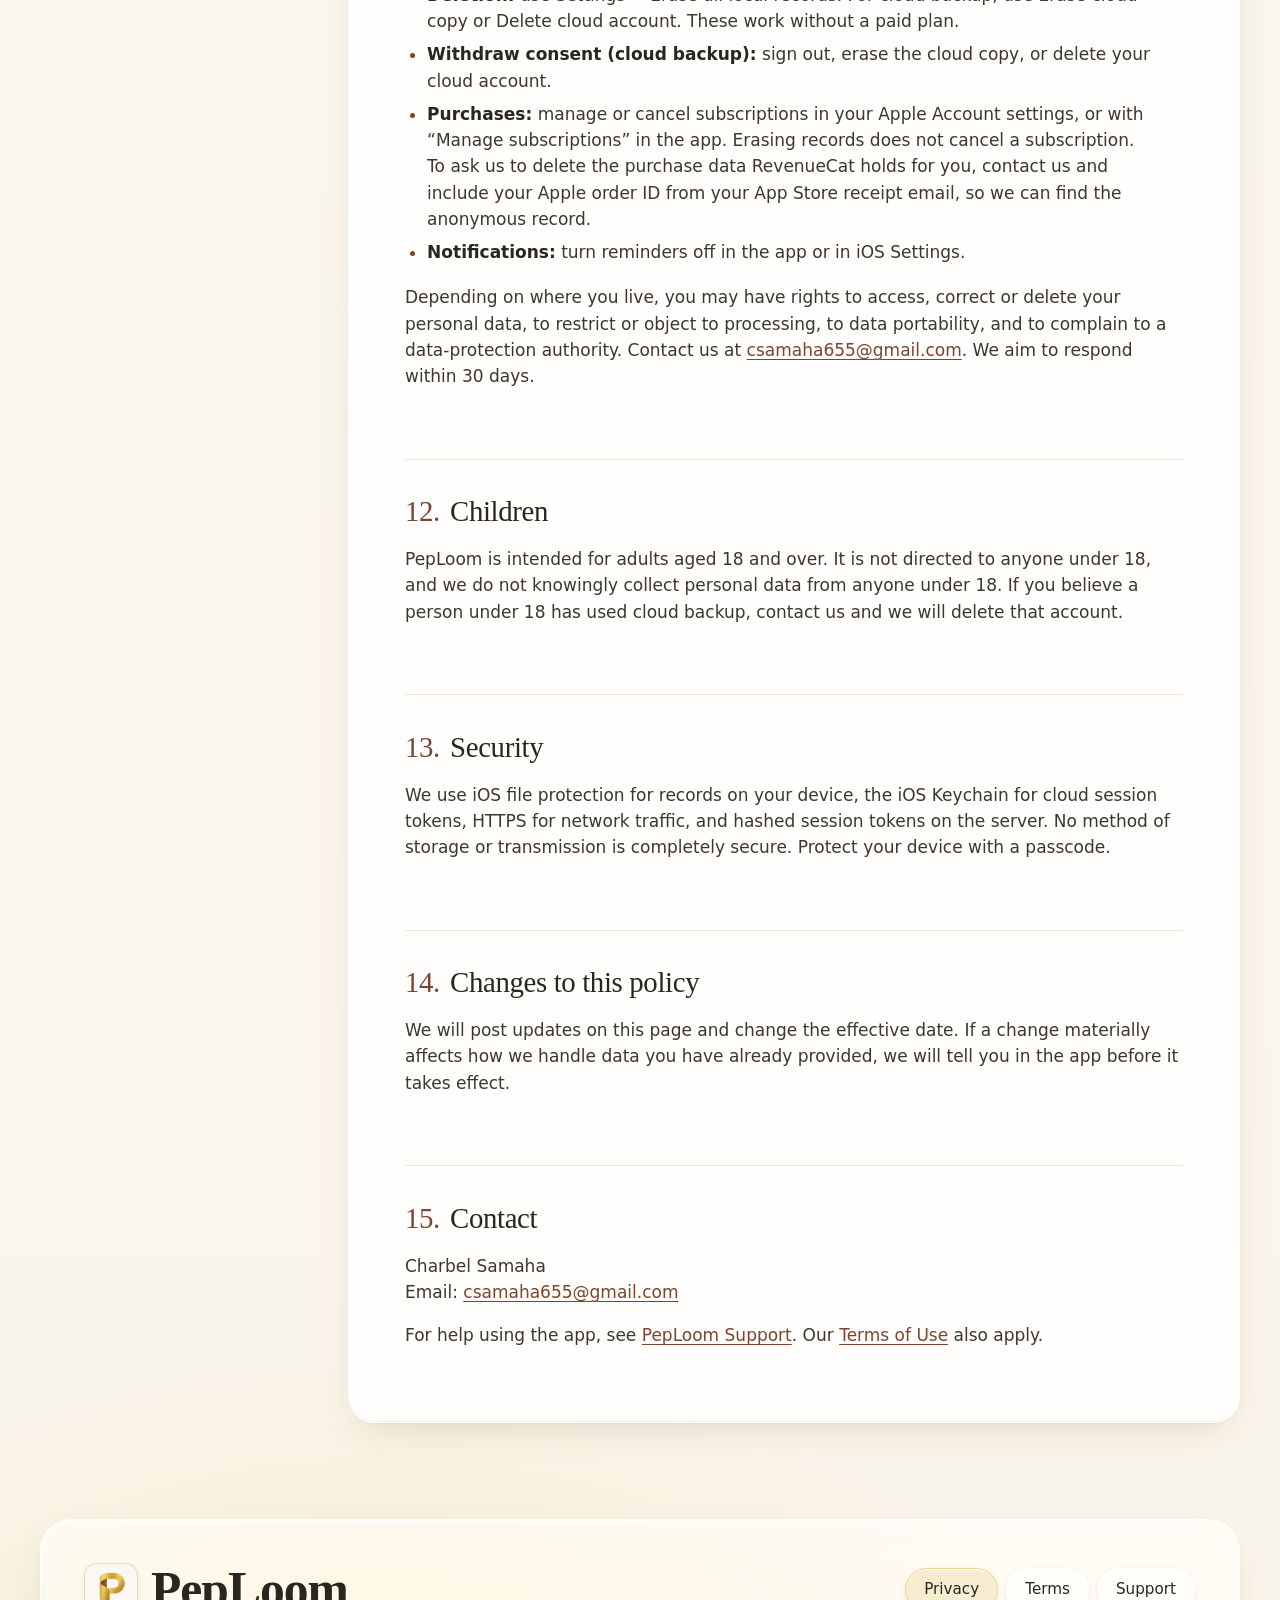
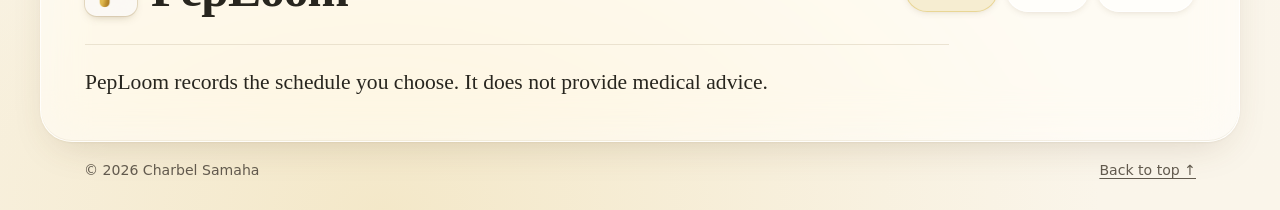
==== commit 04b46382: "PepLoom 1.1: weight entries, Lock Screen widget, peptide names in reminders, PDF dose record Privacy" ====
--- a/privacy/index.html
+++ b/privacy/index.html
@@ -49,7 +49,7 @@
         <h1 class="h1">Privacy <em>Policy</em></h1>
         <p class="lead">PepLoom is an iPhone app for recording the peptide schedule you already follow. It is a tracker. It does not give medical advice, recommend doses or combinations, or diagnose anything. This policy explains what data PepLoom handles, where it goes and the choices you have.</p>
         <div class="page-meta">
-          <span class="chip"><span class="dot" aria-hidden="true"></span>Effective 4 October 2026</span>
+          <span class="chip"><span class="dot" aria-hidden="true"></span>Effective 16 October 2026</span>
         </div>
       </header>
 
@@ -65,7 +65,7 @@
               <li><a href="#purchases">2. Purchases (Apple and RevenueCat)</a></li>
               <li><a href="#cloud-backup">3. Optional private cloud backup</a></li>
               <li><a href="#reminders">4. Reminders</a></li>
-              <li><a href="#widget">5. Home Screen widget</a></li>
+              <li><a href="#widget">5. Widgets</a></li>
               <li><a href="#exports">6. Exports and files you share</a></li>
               <li><a href="#we-do-not">7. What we do not do</a></li>
               <li><a href="#legal-bases">8. Why we process data</a></li>
@@ -85,7 +85,7 @@
             <div><dt>Provider</dt><dd>PepLoom is developed and operated by Charbel Samaha (“we”, “us”). The App Store lists the seller account through which the app is distributed.</dd></div>
             <div><dt>Contact</dt><dd><a href="mailto:csamaha655@gmail.com">csamaha655@gmail.com</a></dd></div>
             <div><dt>Governing law</dt><dd>This policy is governed by the laws of Lebanon. This does not limit any rights you have under the data-protection laws of the place where you live.</dd></div>
-            <div><dt>Effective date</dt><dd>4 October 2026</dd></div>
+            <div><dt>Effective date</dt><dd>16 October 2026</dd></div>
           </dl>
 
           <h2 id="summary">Summary</h2>
@@ -96,7 +96,7 @@
               </thead>
               <tbody>
                 <tr>
-                  <th scope="row">Your records: schedules, dose records, injection locations, notes, journal check-ins and vial inventory</th>
+                  <th scope="row">Your records: schedules, dose records, injection locations, notes, journal check-ins, weight entries and vial inventory</th>
                   <td data-label="Where it goes">Stored on your iPhone. They are not included in iCloud or computer backups of your device. A copy goes to PepLoom’s server only if you turn on cloud backup.</td>
                   <td data-label="Who can access it">You. We do not receive them unless you turn on cloud backup.</td>
                 </tr>
@@ -113,12 +113,12 @@
                 <tr>
                   <th scope="row">Reminder notifications</th>
                   <td data-label="Where it goes">Scheduled locally on your iPhone</td>
-                  <td data-label="Who can access it">Nobody else. Notification text contains no peptide names or amounts.</td>
+                  <td data-label="Who can access it">Nobody else. Notification text shows peptide names and amounts only if you turn on Show peptide names.</td>
                 </tr>
                 <tr>
                   <th scope="row">Widget summary</th>
                   <td data-label="Where it goes">A protected shared file on your iPhone</td>
-                  <td data-label="Who can access it">Only the PepLoom widget on your device</td>
+                  <td data-label="Who can access it">Only the PepLoom widgets on your device</td>
                 </tr>
               </tbody>
             </table>
@@ -134,6 +134,7 @@
             <li>Stacks, which are groups you create</li>
             <li>Journal check-ins, made of a mood rating and an optional note</li>
             <li>Vial inventory: name, remaining amount and expiry date</li>
+            <li>Weight entries: your weight, the unit you used, and the date and time</li>
             <li>Reminder preferences</li>
           </ul>
           <p><strong>Where:</strong> these records are saved in PepLoom’s private app storage on your iPhone, using iOS file protection. When a restore or replacement would overwrite your records, PepLoom first keeps a copy of the earlier file in protected app storage (“Previous saved files”).</p>
@@ -162,7 +163,7 @@
           <p>You sign in with Sign in with Apple. PepLoom does not request your name or email address from Apple. Our server stores Apple’s stable identifier for your PepLoom sign-in, which is an opaque identifier and not your Apple Account email. It also stores an account number that we generate.</p>
           <h3>What is sent, and when</h3>
           <p>Nothing is uploaded until you turn on backup. You can turn it on in two places: on the optional last page of the welcome screens, which shows this notice above the “Continue with Apple” button, or later in Settings → Private cloud backup, where signing in alone never uploads anything until you choose to back up. The notice reads:</p>
-          <blockquote><p>“When you choose to back up, PepLoom sends a complete copy of your records — schedules, dose records, injection locations, notes, journal check-ins and inventory — to PepLoom’s private server, operated on Cloudflare. It is linked to your Sign in with Apple account, encrypted in transit and stored by Cloudflare, but it is not end-to-end encrypted. PepLoom does not ask Apple for your name or email. Your iPhone keeps its own copy and works offline. You can erase the cloud copy or delete your cloud account at any time. Deleted data may persist in Cloudflare’s infrastructure backups for a limited period.”</p></blockquote>
+          <blockquote><p>“When you choose to back up, PepLoom sends a complete copy of your records — schedules, dose records, injection locations, notes, journal check-ins, weight entries and inventory — to PepLoom’s private server, operated on Cloudflare. It is linked to your Sign in with Apple account, encrypted in transit and stored by Cloudflare, but it is not end-to-end encrypted. PepLoom does not ask Apple for your name or email. Your iPhone keeps its own copy and works offline. You can erase the cloud copy or delete your cloud account at any time. Deleted data may persist in Cloudflare’s infrastructure backups for a limited period.”</p></blockquote>
           <p>After that, while the app is open, PepLoom keeps the cloud copy up to date with your iPhone. Copies that differ are never merged silently. You choose which version to keep, and PepLoom saves the other version as a file on your iPhone.</p>
           <h3>What our server stores for your account</h3>
           <ul>
@@ -190,20 +191,21 @@
           <p><strong>Erasing all local records</strong> first signs you out of cloud backup on that iPhone. It does not delete the cloud copy. Erase the cloud copy separately if you want it gone.</p>
 
           <h2 id="reminders"><span class="num">4.</span>Reminders (notifications)</h2>
-          <p>Reminders are optional, and iOS asks for permission only when you turn them on. They are <strong>local notifications scheduled on your iPhone</strong>. We do not send them from a server. Their text is generic (“Your PepLoom check-in” / “Open your schedule to review your next planned dose”) and never includes peptide names or amounts. You can turn reminders off in PepLoom or in iOS Settings.</p>
-
-          <h2 id="widget"><span class="num">5.</span>Home Screen widget</h2>
-          <p>The PepLoom widget reads a small summary file that the app writes to a protected shared container on your iPhone. The file contains only:</p>
-          <ul>
-            <li>today’s scheduled and recorded counts</li>
+          <p>Reminders are optional, and iOS asks for permission only when you turn them on. They are <strong>local notifications scheduled on your iPhone</strong>. We do not send them from a server. By default their text is generic (“Your PepLoom check-in” and the scheduled time) and does not include peptide names or amounts. If you turn on Show peptide names in Settings, reminders show the peptide name and amount, including on your Lock Screen. You can turn reminders off in PepLoom or in iOS Settings.</p>
+
+          <h2 id="widget"><span class="num">5.</span>Widgets</h2>
+          <p>PepLoom’s Home Screen and Lock Screen widgets read a small summary file that the app writes to a protected shared container on your iPhone. The file contains only:</p>
+          <ul>
+            <li>today’s and tomorrow’s scheduled and recorded counts, and whether a schedule pause covers them</li>
             <li>your recording streak</li>
+            <li>the names and times of your next doses that are not yet recorded, and how many are due at each time</li>
             <li>whether your plan is active, and when access expires</li>
             <li>your time zone and the boundaries of the current day</li>
           </ul>
-          <p>It does not include names, amounts, notes or injection locations. The file uses iOS file protection, is excluded from device backups, and never leaves your iPhone.</p>
+          <p>The Home Screen widget shows counts and your streak, without names. The Lock Screen widget shows the name and time of your next dose; iOS hides the name while your iPhone is locked. The file does not include amounts, notes or injection locations. It uses iOS file protection, is excluded from device backups, and never leaves your iPhone.</p>
 
           <h2 id="exports"><span class="num">6.</span>Exports and files you share</h2>
-          <p>You can export all records as JSON, or your dose history as CSV, from Settings or from “Your records” on the plans screen, even without a paid plan. <strong>Exported files are not password protected.</strong> A file leaves the app only when you pick a destination in the iOS share sheet. After that, the destination’s terms apply, and we cannot delete copies you saved or shared. Restoring a JSON backup is checked on your iPhone and needs your confirmation.</p>
+          <p>You can export all records as JSON, your dose history as CSV, or a PDF dose record, from Settings or from “Your records” on the plans screen, even without a paid plan. <strong>Exported files are not password protected.</strong> A file leaves the app only when you pick a destination in the iOS share sheet. After that, the destination’s terms apply, and we cannot delete copies you saved or shared. Restoring a JSON backup is checked on your iPhone and needs your confirmation.</p>
 
           <h2 id="we-do-not"><span class="num">7.</span>What we do not do</h2>
           <ul>
